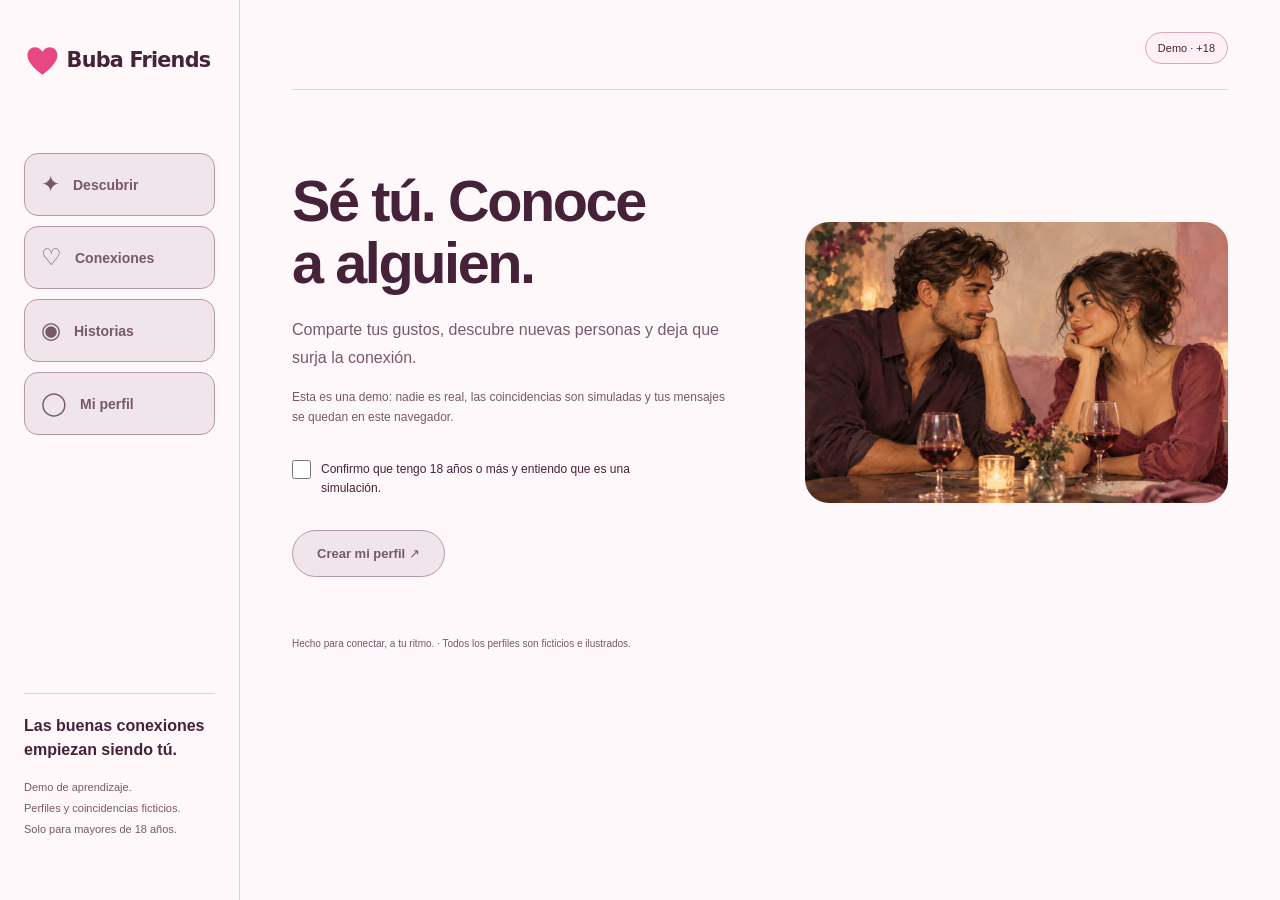
==== docs/index.html @ ac5d4753 "Agrupar destacadas en colecciones con migración y referencias compartidas" ====
<!doctype html>
<html lang="es"><head><meta charset="UTF-8"><meta name="viewport" content="width=device-width,initial-scale=1,viewport-fit=cover"><meta name="theme-color" content="#FFF8FB"><link rel="icon" type="image/svg+xml" href="codificacion/assets/logo-heart.svg"><link rel="icon" type="image/png" sizes="32x32" href="codificacion/assets/favicon-32.png"><link rel="apple-touch-icon" sizes="180x180" href="codificacion/assets/apple-touch-icon.png"><link rel="manifest" href="./manifest.webmanifest"><meta name="apple-mobile-web-app-capable" content="yes"><meta name="apple-mobile-web-app-status-bar-style" content="default"><meta name="apple-mobile-web-app-title" content="Buba Friends"><meta name="description" content="Demo de Buba Friends: perfiles ilustrados, coincidencias simuladas y conversaciones locales."><title>Buba Friends · Conecta a tu ritmo</title><link rel="stylesheet" href="codificacion/styles.css?v=20261030-1"><script src="codificacion/stories.js?v=20261030-1" defer></script><script src="codificacion/profile-photo.js?v=20261029-4" defer></script><script src="codificacion/app.js?v=20261029-8" defer></script><script src="codificacion/collections-ui.js?v=20261030-1" defer></script><script src="codificacion/stories-ui.js?v=20261030-1" defer></script></head><body><div id="app"></div><noscript>Activa JavaScript para probar Buba Friends.</noscript></body></html>
---- docs/codificacion/styles.css ----
:root{--background:#FFF8FB;--ink:#452238;color-scheme:light;font-family:Inter,ui-sans-serif,-apple-system,BlinkMacSystemFont,"Segoe UI",sans-serif;color:var(--ink);background:var(--background);font-synthesis:none;--accent:#E74783;--muted:#76596B;--line:#E5CFD9;--panel:#FFFFFF}*{box-sizing:border-box}body{margin:0}button,input,textarea{font:inherit}button{cursor:pointer;color:inherit;border:0}button:disabled{opacity:1;cursor:not-allowed;background:#F0E5EA;color:#76596B;border:1px solid #B996A7}button:focus-visible,input:focus-visible,textarea:focus-visible{outline:2px solid var(--accent);outline-offset:5px}button{transition:background .18s,transform .18s}button:enabled:hover{filter:none}button:active{transform:translateY(1px)}.layout{max-width:1540px;margin:auto;min-height:100dvh;display:grid;grid-template-columns:240px minmax(0,1fr)}.sidebar{padding:40px 24px;border-right:1px solid var(--line);display:flex;flex-direction:column;gap:65px}.brand{font-size:23px;font-weight:800;letter-spacing:-1px;white-space:nowrap}.brand-mark{display:inline-block;width:24px;height:25px;background:var(--accent);border-radius:13px 13px 5px 13px;transform:rotate(-30deg);margin-right:10px;vertical-align:middle;position:relative}.brand-mark:after{content:"";position:absolute;width:9px;height:9px;background:var(--background);border-radius:50%;top:7px;left:8px}.brand small{display:block;font-size:9px;letter-spacing:3px;margin:15px 0 0 35px;color:var(--muted)}.nav{display:grid;gap:10px}.nav button{display:flex;align-items:center;text-align:left;padding:17px 16px;background:transparent;color:var(--muted);border-radius:14px;font-size:14px;font-weight:600}.nav button.active{background:#FBE1EB;color:var(--accent)}.nav b{font-size:23px;margin-right:13px}.aside-note{margin-top:auto;padding:20px 0;border-top:1px solid var(--line);font-size:11px;color:var(--muted);line-height:1.9}.aside-note strong{display:block;color:var(--ink);font-size:16px;margin-bottom:15px;line-height:1.5}.main{padding:32px 5%}.topbar{display:flex;justify-content:space-between;align-items:center;gap:12px;border-bottom:1px solid var(--line);padding-bottom:25px}.eyebrow{font-size:10px;font-weight:700;letter-spacing:2px;text-transform:uppercase;color:var(--accent)}.topbar>.eyebrow{color:var(--muted)}.pill{border:1px solid #DDA7BE;color:var(--ink);background:#FFF0F5;padding:9px 12px;border-radius:24px;font-size:11px;white-space:nowrap}.intro{margin:32px 0 25px}.intro h1{font-size:clamp(30px,3.3vw,46px);line-height:1.1;letter-spacing:-1.8px;font-weight:750;margin:0 0 12px}.intro p,.muted{color:var(--muted);font-size:14px;line-height:1.6}.intro p{margin:0}.discover-grid{display:grid;grid-template-columns:minmax(260px,400px) minmax(170px,1fr);gap:55px;align-items:center;max-width:900px}.card{position:relative;border-radius:25px;overflow:hidden;background:#FFFFFF;box-shadow:0 20px 65px #45223814;border:1px solid #E5CFD9}.portrait{width:100%;display:block;aspect-ratio:4/4.8;object-fit:cover}.card-info{position:absolute;bottom:0;left:0;right:0;padding:80px 25px 24px;background:linear-gradient(transparent,#452238f5 26%);color:white}.card-info h2{font-size:35px;letter-spacing:-1px;margin:0 0 6px}.card-info p{font-size:12px;margin:0 0 15px;color:#FFFCF9}.tags{display:flex;gap:7px;flex-wrap:wrap}.tag{font-size:11px;padding:7px 11px;border-radius:20px;background:#FFF0F5;border:1px solid #E5CFD9}.card-info button{background:transparent;color:white;font-size:12px;margin-top:18px;padding:6px 0;text-decoration:underline;text-underline-offset:4px}.actions{display:flex;justify-content:center;align-items:center;gap:26px;margin:20px 0 12px}.round{height:58px;width:58px;border:1px solid #A47C90;border-radius:50%;background:var(--panel);color:var(--ink);font-size:32px}.round.like{background:var(--accent);color:#FFFCF9;width:70px;height:70px;border:0;box-shadow:0 8px 35px #E7478326}.caption{text-align:center;font-size:11px;color:var(--muted)}.side-copy{padding:8px}.flower{font-size:65px;color:var(--accent);line-height:1}.side-copy h2{font-size:34px;line-height:1.12;letter-spacing:-1.3px;font-weight:700}.side-copy p{font-size:14px;color:var(--muted);line-height:1.8;max-width:270px}.mini-note{margin-top:36px;border-top:1px solid var(--line);padding-top:24px}.btn{background:var(--accent);color:#FFFCF9;padding:15px 24px;min-height:46px;border-radius:30px;font-weight:750;font-size:13px}.btn.light{background:#FBE1EB;color:var(--ink);border:1px solid #DDA7BE}.welcome{max-width:1050px;margin:58px auto;display:grid;grid-template-columns:1.1fr 1fr;gap:48px;align-items:center}.welcome h1{font-size:clamp(48px,5.2vw,78px);line-height:1.02;font-weight:800;letter-spacing:-4px;margin:22px 0}.welcome p{font-size:16px;line-height:1.7;color:var(--muted);max-width:410px}.welcome p.muted{font-size:12px}.welcome-art{position:relative;border:1px solid #E5CFD9;border-radius:160px 160px 26px 26px;overflow:hidden;transform:rotate(3deg);box-shadow:18px 25px 0 #E7478312}.welcome-art .portrait{aspect-ratio:4/5.5}.art-label{position:absolute;top:35px;left:0;right:0;text-align:center;font-size:10px;letter-spacing:3px;color:#452238;z-index:1}.art-caption{color:#FFFCF9;position:absolute;bottom:0;padding:45px 24px 25px;background:linear-gradient(transparent,#452238f5 30%);width:100%}.art-caption strong{display:block;font-size:30px;letter-spacing:-1px}.art-caption span{font-size:12px}.check{display:flex;gap:10px;align-items:start;font-size:12px;line-height:1.6;margin:24px 0;max-width:400px}.check input{width:19px;height:19px;flex-shrink:0;margin:0;accent-color:var(--accent)}.list{display:grid;gap:13px;max-width:780px}.match-row{display:flex;width:100%;align-items:center;text-align:left;background:var(--panel);border:1px solid var(--line);border-radius:19px;padding:16px;gap:15px;min-width:0}.avatar{width:60px;height:60px;border-radius:50%;object-fit:cover;flex-shrink:0}.match-row>div{min-width:0}.match-row strong{display:block;margin-bottom:7px}.match-row small{display:block;color:var(--muted);overflow:hidden;text-overflow:ellipsis;white-space:nowrap}.arrow{margin-left:auto;color:var(--accent)}.empty{padding:50px 24px;text-align:center;background:var(--panel);border:1px dashed #A47C90;border-radius:24px;max-width:780px}.empty h2{font-size:28px;letter-spacing:-1px}.empty p{color:var(--muted);font-size:14px;line-height:1.7}.chat{max-width:780px;background:var(--panel);border:1px solid var(--line);border-radius:24px;overflow:hidden}.chat-head{padding:18px;display:flex;align-items:center;gap:13px;border-bottom:1px solid var(--line)}.chat-head button{background:transparent;font-size:30px;min-width:30px;min-height:44px}.chat-head .muted{font-size:11px}.messages{min-height:260px;max-height:390px;overflow:auto;padding:22px;display:flex;flex-direction:column;gap:12px}.bubble{max-width:85%;padding:13px 17px;background:#F8E7EE;border-radius:17px 17px 17px 3px;font-size:14px;line-height:1.6;align-self:start;overflow-wrap:anywhere}.bubble.mine{background:var(--accent);color:#FFFCF9;align-self:end;border-radius:17px 17px 3px 17px}.bubble small{display:block;font-size:10px;margin-bottom:4px}.send{padding:15px;display:flex;gap:10px;border-top:1px solid var(--line)}.send input{flex:1;min-width:0;padding:12px;border:1px solid #A47C90;border-radius:25px;background:#FFFFFF;color:inherit}.form{max-width:680px;background:var(--panel);padding:30px;border:1px solid var(--line);border-radius:24px}.form label{display:block;font-size:12px;font-weight:600;margin-bottom:20px}.form input,.form textarea{display:block;width:100%;margin-top:9px;border:1px solid #A47C90;background:#FFFFFF;padding:13px;border-radius:11px;color:inherit;font-size:16px}.form textarea{resize:vertical;min-height:110px;line-height:1.6}.danger{background:transparent;color:#A82250;text-decoration:underline;text-underline-offset:4px;font-size:12px;margin-top:22px;padding:12px 0}dialog{border:1px solid #A47C90;border-radius:26px;padding:30px;background:#FFFFFF;color:var(--ink);max-width:440px;width:calc(100% - 32px);max-height:90dvh;overflow:auto;box-shadow:0 30px 100px #45223833}dialog::backdrop{background:#45223880;backdrop-filter:blur(8px)}dialog h2{font-size:34px;letter-spacing:-1px;margin:15px 0}dialog p{font-size:14px;line-height:1.7;color:var(--muted)}dialog .btn{margin:6px 4px 4px 0}.detail-portrait{width:100%;height:225px;object-fit:cover;object-position:center 35%;border-radius:15px;margin-bottom:22px}.match-art{position:relative;width:115px;margin:0 auto 30px}.match-art img{width:115px;height:115px;object-fit:cover;border-radius:50%;border:3px solid var(--accent)}.match-art span{position:absolute;bottom:-10px;right:-5px;border-radius:50%;background:var(--accent);color:#FFFCF9;padding:10px;font-size:22px}.toast{position:fixed;bottom:25px;left:50%;transform:translateX(-50%);background:#452238;color:#FFFCF9;border-radius:18px;padding:15px 22px;font-size:13px;z-index:6;width:max-content;max-width:calc(100% - 32px);box-shadow:0 8px 30px #4522381f}.footer{font-size:10px;color:var(--muted);margin-top:32px;line-height:1.8}
@media(min-width:1300px){.main{padding-left:7%;padding-right:7%}}@media(max-width:1000px){.layout{grid-template-columns:200px minmax(0,1fr)}.sidebar{padding:32px 18px}.brand{font-size:19px}.main{padding:28px}.discover-grid{gap:25px}.side-copy h2{font-size:28px}.welcome{gap:25px}.welcome h1{font-size:53px;letter-spacing:-2.5px}}@media(max-width:800px){.discover-grid{grid-template-columns:1fr;max-width:400px;margin:auto}.side-copy{display:none}.welcome{grid-template-columns:1fr}.welcome-art{max-width:280px;grid-row:1;margin:auto}.welcome-art .portrait{aspect-ratio:4/3.7}.welcome-art .art-label{display:none}.welcome h1{font-size:52px}.welcome{margin:30px 0}.intro h1{font-size:34px}}@media(max-width:600px){.layout{display:block}.sidebar{padding:20px;border-right:0;border-bottom:1px solid var(--line);display:block}.brand{font-size:24px}.brand small,.aside-note{display:none}.nav{position:fixed;bottom:0;left:0;right:0;display:flex;justify-content:space-around;gap:4px;background:#FFFFFFf5;backdrop-filter:blur(15px);border-top:1px solid var(--line);padding:8px 8px max(10px,env(safe-area-inset-bottom));z-index:3}.nav button{display:block;text-align:center;padding:10px 12px;border-radius:14px;font-size:11px;min-width:92px}.nav b{display:block;margin:0 0 4px;font-size:21px}.main{padding:20px 20px 115px}.topbar{padding-bottom:17px}.eyebrow{font-size:9px;letter-spacing:1.5px}.topbar>.eyebrow{max-width:130px;line-height:1.6}.pill{font-size:10px;padding:8px 10px}.intro{margin:25px 0 22px}.intro h1{font-size:33px;letter-spacing:-1.5px;max-width:330px}.intro p{font-size:12px}.card .portrait{aspect-ratio:4/4.65}.card-info{padding:75px 22px 22px}.card-info h2{font-size:32px}.actions{margin-top:18px}.welcome{gap:30px;margin:28px 0}.welcome-art{width:215px;transform:rotate(3deg)}.welcome-art .portrait{aspect-ratio:4/4}.art-caption{padding:35px 18px 16px}.art-caption strong{font-size:23px}.art-caption span{font-size:10px}.welcome h1{font-size:51px;margin:14px 0 18px;letter-spacing:-2.8px}.welcome p{font-size:14px}.welcome .btn{width:100%}.form{padding:22px}.chat .btn{padding:12px 15px}.messages{padding:16px}.send{padding:12px;gap:8px}.toast{bottom:100px}.footer{font-size:10px}.match-row{padding:13px;gap:12px}dialog{padding:24px}}
@media(prefers-reduced-motion:no-preference){.card{animation:appear .25s ease}@keyframes appear{from{opacity:.4;transform:translateY(8px)}to{opacity:1;transform:none}}}
/* Personalización local */
select{font:inherit;color:inherit;max-width:100%;color-scheme:light}select:focus-visible{outline:2px solid var(--accent);outline-offset:5px}.main,.discover-grid>div,.profile-layout>*{min-width:0}.brand-mark{box-shadow:5px 3px 0 #E7478326}.filters{background:var(--panel);border:1px solid var(--line);border-radius:18px;padding:20px;margin-bottom:14px;max-width:900px}.filter-heading{display:grid;gap:6px;margin-bottom:16px}.filter-heading strong{font-size:13px}.filter-heading span{font-size:11px;color:var(--muted);line-height:1.6}.filter-fields{display:flex;gap:12px;align-items:end;flex-wrap:wrap}.filter-fields label{font-size:11px;display:grid;gap:7px;flex:1 1 85px}.filter-fields .interest-filter{flex:2 1 180px}.filter-fields input,.filter-fields select{width:100%;min-width:0;min-height:44px;border:1px solid #A47C90;border-radius:9px;background:#FFFFFF;color:var(--ink);padding:9px;font-size:14px}.filter-fields .btn{padding:12px 20px}.text-btn{background:transparent;color:#B32658;font-size:12px;text-decoration:underline;text-underline-offset:4px;min-height:44px;padding:8px}.text-btn:disabled{color:var(--muted);opacity:1;background:#F0E5EA}.discovery-status{display:flex;justify-content:space-between;align-items:center;gap:10px;font-size:11px;color:var(--muted);max-width:900px;margin-bottom:16px}.icebreaker{background:#FFF0F5;border-left:2px solid var(--accent);padding:16px;margin:20px 0;border-radius:0 12px 12px 0}.icebreaker p{margin:8px 0 0}.connection-label{color:#B32658!important;font-size:10px;margin-bottom:6px}.suggestions{border-top:1px solid var(--line);padding:18px;display:flex;flex-wrap:wrap;gap:8px}.suggestions strong{font-size:12px;flex-basis:100%}.suggestions p{font-size:11px;color:var(--muted);margin:0 0 4px;flex-basis:100%}.suggestion{border:1px solid #C99AAD;background:#FFF0F5;border-radius:13px;padding:11px 13px;font-size:12px;text-align:left;line-height:1.5;max-width:100%;overflow-wrap:anywhere;min-height:44px;color:#452238}.profile-layout{display:grid;grid-template-columns:minmax(0,1.2fr) minmax(0,1fr);gap:24px;align-items:start;max-width:1000px}.own-preview{padding:28px;border:1px solid #DDA7BE;background:var(--panel);border-radius:24px;overflow-wrap:anywhere}.own-avatar{display:grid;place-items:center;width:78px;height:78px;background:var(--accent);color:#FFFCF9;border-radius:25px 25px 8px 25px;font-size:36px;font-weight:800;margin:25px 0}.own-preview h2{font-size:28px;letter-spacing:-1px;margin:0 0 15px}.own-preview p{font-size:14px;color:var(--ink);line-height:1.8;white-space:pre-wrap}.own-preview small{display:block;margin-top:25px;color:var(--muted);font-size:10px;line-height:1.7}.own-preview .tag{overflow-wrap:anywhere;max-width:100%}.profile-layout .form{width:100%}.footer{overflow-wrap:anywhere}.welcome h1{font-size:clamp(45px,4.5vw,68px);letter-spacing:-2.8px}.welcome p{max-width:440px}
@media(max-width:1100px){.profile-layout{grid-template-columns:1fr}.own-preview{max-width:680px}}@media(max-width:600px){.filters{padding:16px}.filter-fields{gap:12px}.filter-fields label{flex-basis:calc(50% - 12px)}.filter-fields .interest-filter{flex-basis:100%}.filter-fields .btn,.filter-fields .text-btn{flex:1}.discovery-status{align-items:start}.discovery-status>span{padding-top:10px;line-height:1.6;max-width:150px}.discovery-status button{text-align:right;max-width:170px}.welcome h1{font-size:46px;letter-spacing:-2.5px}.own-preview{padding:22px}.suggestions{padding:16px}.suggestion{width:100%}.filter-fields input,.filter-fields select,.send input{font-size:16px}.welcome-art{box-shadow:12px 15px 0 #E7478312}}
.intro p,.welcome p,.card-info,.chat-head>div,.aside-note,.own-preview h2{overflow-wrap:anywhere}.bubble{min-width:0}.suggestion:focus-visible{outline:2px solid var(--accent);outline-offset:3px}

/* Superficies claras y contraste de los estados interactivos. */
.card-info .tag{background:#452238;color:#FFFCF9;border-color:#A47C90}
.card-info button:focus-visible{outline-color:#FFFCF9;box-shadow:0 0 0 5px #452238}
.art-label{background:#FFFFFFe8;border-radius:20px;padding:7px 10px;left:18px;right:18px}
.nav button.active{box-shadow:inset 3px 0 0 var(--accent);font-weight:750}
.btn:disabled,.nav button:disabled{background:#F0E5EA;color:#76596B;border:1px solid #B996A7;opacity:1}
input::placeholder,textarea::placeholder{color:#76596B;opacity:1}
input,textarea,select{accent-color:var(--accent)}
input:user-invalid,textarea:user-invalid,select:user-invalid{border-color:#A82250;box-shadow:0 0 0 1px #A82250}
button:focus-visible,input:focus-visible,textarea:focus-visible,select:focus-visible{outline:3px solid #452238;outline-offset:3px}
.suggestion:focus-visible{outline:3px solid #452238;outline-offset:3px}
.bubble{border:1px solid #E5CFD9;color:var(--ink)}
.bubble.mine{border-color:var(--accent);color:#FFFCF9}
.tag{color:var(--ink)}
@media(max-width:600px){.nav button.active{box-shadow:inset 0 -3px 0 var(--accent)}}

/* El frambuesa se reserva para superficies; el texto pequeño usa un tono más oscuro. */
.eyebrow,.nav button.active,.arrow{color:#B32658}
.topbar>.eyebrow{color:var(--muted)}
.btn:enabled:hover,.round.like:enabled:hover{background:#BD285D}
.btn.light:enabled:hover{background:#F3D4E1}

/* Descubrimiento: una tarjeta central y decisiones separadas de la información. */
.discover-grid{grid-template-columns:minmax(0,440px);max-width:440px;margin-inline:auto;gap:0}
.discover-grid .side-copy{display:none}
.actions{gap:24px;margin-top:24px}
.round.info{font-size:27px;width:54px;height:54px}
.btn,.round.like,.match-art span,.own-avatar{color:#29111F}
.btn.light{color:var(--ink)}
.btn:enabled:hover,.round.like:enabled:hover{background:#BD285D;color:#FFFFFF}
.btn.light:enabled:hover{color:var(--ink)}
.bubble.mine{background:#B32658;border-color:#B32658;color:#FFFFFF}
.preference-panel{max-width:680px;margin:44px auto;padding:32px;border:1px solid var(--line);background:var(--panel);border-radius:24px}
.preference-panel h1{font-size:38px;line-height:1.12;letter-spacing:-1.5px;margin:16px 0}
.preference-panel p{color:var(--muted);font-size:14px;line-height:1.7}
.preference-panel fieldset{border:0;padding:0;margin:25px 0 15px;min-width:0}
.preference-panel legend{font-size:12px;font-weight:650;margin-bottom:12px}
.preference-options{display:grid;grid-template-columns:repeat(3,minmax(0,1fr));gap:12px}
.preference-options label{position:relative;display:flex;align-items:center;flex-direction:column;gap:12px;padding:20px 12px;border:1px solid #A47C90;border-radius:16px;cursor:pointer;background:#FFFFFF}
.preference-options label:has(input:checked){border:2px solid #B32658;padding:19px 11px;background:#FFF0F5}
.preference-options label:has(input:focus-visible){outline:3px solid var(--ink);outline-offset:4px}
.preference-options input{width:18px;height:18px;accent-color:#B32658}
.gender-symbol{font-size:29px;color:#B32658;line-height:1;white-space:nowrap}
.preference-options strong{font-size:14px}
.preference-summary{display:flex;justify-content:space-between;align-items:center;gap:10px;border-bottom:1px solid var(--line);padding-bottom:12px;margin-bottom:16px;font-size:13px}
.form-error{color:#982144!important;font-size:12px;line-height:1.6;margin:12px 0 0}
.form-error:empty{display:none}
.form .form-error{margin-bottom:16px}
@media(max-width:600px){.preference-panel{padding:22px;margin:25px 0}.preference-panel h1{font-size:31px}.preference-options{gap:8px}.preference-options label{padding:18px 7px}.preference-options label:has(input:checked){padding:17px 6px}.preference-options strong{font-size:12px}.gender-symbol{font-size:26px}.preference-panel .btn{width:100%}.discover-grid{max-width:440px}.actions{gap:22px}}

/* Elección visible con la misma paleta y disposición de tarjetas. */
.discovery-preference{max-width:900px;margin:0 0 20px}
.discovery-preference h2{font-size:18px;letter-spacing:-.4px;margin:0 0 12px}
.preference-buttons{display:flex;flex-wrap:wrap;gap:10px}
.preference-button{border:1px solid #A47C90;border-radius:24px;padding:12px 18px;background:var(--panel);font-size:14px;color:var(--ink);min-height:46px}
.preference-button.selected{background:var(--accent);color:#29111F;border:2px solid #452238;padding:11px 17px;font-weight:750;box-shadow:0 3px 10px #45223814}
.discovery-preference p,.choose-prompt{font-size:12px;line-height:1.7;color:var(--muted)}
@media(max-width:600px){.preference-buttons{gap:7px}.preference-button{flex:1;padding:12px 8px;font-size:12px;white-space:nowrap}.preference-button.selected{padding:11px 7px}}

/* Retratos de muestra: texto en una superficie propia para no cubrir el rostro. */
.card:has(.painted-portrait){background:var(--panel)}
.card:has(.painted-portrait)>.portrait{aspect-ratio:4/4.2;object-position:center 12%}
.card:has(.painted-portrait) .card-info{position:static;padding:20px 24px 24px;background:#452238;color:#FFFFFF}
.card-info .occupation{font-size:15px;font-weight:700;margin:0 0 8px;color:#FFFFFF}
.card-info .personality{font-size:12px;line-height:1.6;margin:0 0 16px;color:#FBE1EB}
.card-info .profile-meta{font-size:11px;color:#FBE1EB}
.detail-section{margin:22px 0}
.detail-section h3,.icebreaker h3{font-size:12px;text-transform:uppercase;letter-spacing:1px;margin:0 0 8px;color:#B32658}
.detail-section p{margin:0}
.detail-occupation{font-weight:700;color:var(--ink)}
.detail-portrait.painted-portrait{height:auto;aspect-ratio:4/4;object-position:center 12%}
.avatar{object-position:center 25%}
.match-art img{object-position:center 25%}
@media(max-width:600px){.card:has(.painted-portrait) .card-info{padding:18px 20px 22px}.card:has(.painted-portrait)>.portrait{aspect-ratio:4/4.2}}

.welcome-art .portrait{object-position:center 12%}
/* Bloque de identidad e interacción */
.brand img{width:190px;max-width:100%;height:42px}.header-logo{width:170px;height:38px}.welcome-logo{width:245px;max-width:100%;height:auto}.topbar{gap:12px;align-items:center}.topbar .pill{margin-left:auto}.topbar .btn{padding:11px 18px}.discovery-summary{max-width:440px;margin:12px auto 18px;display:grid;gap:7px;font-size:14px}.discovery-summary small{color:var(--muted);font-size:11px}.card{position:relative;touch-action:pan-y;transition:transform .2s ease;animation:none!important;overflow:visible}.card>.portrait{border-radius:24px 24px 0 0}.card:has(.painted-portrait)>.portrait{aspect-ratio:4/3.7}.card:has(.painted-portrait) .card-info{padding:16px 20px 20px;border-radius:0 0 24px 24px}.card-info h2{margin:0 0 7px}.card-info .profile-meta{margin:0 0 8px}.card-info .occupation{font-size:14px}.card-info .tags{gap:6px}.card-info .tag{font-size:11px}.card-detail{position:absolute;right:14px;top:14px;z-index:1;background:#FFFFFF;color:var(--ink);border-radius:50%;width:44px;height:44px;font-size:27px;box-shadow:0 2px 12px #45223826}.swipe-hint{position:absolute;top:72px;left:20px;z-index:1;background:white;color:#98204D;border:2px solid var(--accent);border-radius:12px;padding:10px;font-weight:800;opacity:0;pointer-events:none}.dragging{transition:none}.round.undo{width:48px;height:48px;font-size:25px}.actions{align-items:center;margin-top:16px;gap:24px}.caption{line-height:1.7}.close-dialog{position:sticky;top:0;float:right;width:44px;height:44px;border-radius:50%;font-size:27px;background:#FFF0F5;z-index:2}.filters{padding:0;border:0;margin-top:24px}.filters fieldset{border:1px solid var(--line);border-radius:14px;margin:0 0 22px;padding:14px}.filters legend{font-weight:700;font-size:14px}.filter-choice{display:flex;gap:10px;align-items:center;min-height:44px;font-size:15px}.filter-choice input{width:19px;height:19px}.panel-actions{display:flex;align-items:center;gap:16px;margin-top:20px}dialog{max-height:calc(100dvh - 32px);overscroll-behavior:contain}.match-strip{display:flex;gap:18px;overflow:auto;padding:4px 4px 18px}.match-strip button{background:transparent;display:grid;justify-items:center;gap:8px;min-width:76px}.match-strip img{width:68px;height:68px;border:2px solid var(--accent)}.section-title{font-size:17px;margin:24px 0 16px}.own-preview{max-width:540px;margin-bottom:18px}.profile-layout{margin-top:20px;grid-template-columns:minmax(0,540px)}[hidden]{display:none!important}.profile-layout .form{max-width:540px}.main{overflow-x:clip}
@media(min-width:601px){.header-logo{display:none}}
@media(max-width:600px){.sidebar{padding:0;border:0}.sidebar .brand{display:none}.main{padding:14px 16px calc(120px + env(safe-area-inset-bottom))}.topbar{padding-bottom:12px}.header-logo{width:154px;height:34px}.topbar .pill{display:none}.topbar .btn{margin-left:auto}.discovery-summary{margin-top:6px;font-size:13px}.card:has(.painted-portrait)>.portrait{aspect-ratio:4/3.6}.card-info h2{font-size:28px}.footer{margin-top:24px}.nav{padding-bottom:calc(10px + env(safe-area-inset-bottom))}.toast{bottom:calc(105px + env(safe-area-inset-bottom))}.detail-portrait.painted-portrait{aspect-ratio:4/3.5}.welcome-logo{width:220px}}
@media(prefers-reduced-motion:reduce){*,*::before,*::after{scroll-behavior:auto!important;animation:none!important;transition:none!important}}

/* Candidata de presentación: contenido desplazable y controles siempre accesibles. */
html{scroll-padding-block:20px 130px}
body.modal-open{overflow:hidden}
.skip-link{position:fixed;top:8px;left:8px;transform:translateY(-160%);z-index:20;background:var(--panel);color:var(--ink);padding:12px;border:2px solid var(--ink);border-radius:12px}
.skip-link:focus{transform:none}
.main:focus{outline:none}
.card{touch-action:pan-y pinch-zoom}
.card:has(.painted-portrait)>.portrait{height:360px;aspect-ratio:auto;object-fit:cover;object-position:center 12%}
.card-info{position:static;background:var(--ink);border-radius:0 0 24px 24px}
.card-info .occupation{line-height:1.4}
.empty-undo{max-width:780px;text-align:center;margin-top:18px}
.empty-undo p{font-size:12px;line-height:1.6;color:var(--muted)}
.dialog-close{position:sticky;top:0;display:block;margin:0 0 12px auto;width:44px;height:44px;min-height:44px;border-radius:50%;background:#FFF0F5;color:var(--ink);font-size:28px;z-index:2;box-shadow:0 0 0 4px white}
dialog{padding-top:16px;scroll-padding-block:72px 24px;max-height:calc(100svh - 32px)}
dialog h2{overflow-wrap:anywhere;padding-right:4px}
.filters fieldset{min-width:0}
.panel-actions{flex-wrap:wrap}
.match-strip{max-width:100%;scroll-padding:8px}
.match-strip button{flex-shrink:0}
.match-row>div{flex:1}
.match-row .arrow{flex-shrink:0}
.send,.form input,.form textarea{scroll-margin-block:40px 140px}
.send input{font-size:16px}
.send .btn{flex-shrink:0}
.messages{overscroll-behavior:contain}
.bubble{white-space:pre-wrap}
.check{padding-block:8px;min-height:44px}
@media(max-width:600px){
 .main{padding-left:max(16px,env(safe-area-inset-left));padding-right:max(16px,env(safe-area-inset-right))}
 .nav{padding-left:max(8px,env(safe-area-inset-left));padding-right:max(8px,env(safe-area-inset-right))}
 .nav button{flex:1;min-width:0;padding:9px 5px;overflow-wrap:anywhere}
 .nav b{line-height:1.1}
 .card:has(.painted-portrait)>.portrait{height:clamp(230px,36svh,320px)}
 .card-info .tags{gap:5px}
 .card-info .tag{padding:6px 9px}
 .caption{max-width:330px;margin-inline:auto}
 .actions .round{flex-shrink:0}
 .discovery-summary{line-height:1.5;margin-bottom:12px}
 .empty{padding:28px 18px}
 .empty h2{font-size:25px}
 .chat-head{padding:14px;gap:10px}
 .chat-head>div{min-width:0}
 .messages{min-height:160px;max-height:min(390px,48svh)}
 .suggestions{padding:14px}
 .send{padding:12px 10px}
 .send input{padding:12px 10px}
 .intro{margin:22px 0 18px}
 .intro h1{font-size:31px;line-height:1.15}
 dialog{padding:14px 20px 24px;width:calc(100% - 24px);max-height:calc(100svh - 24px)}
 .detail-portrait.painted-portrait{max-height:320px;object-fit:cover}
 .filter-fields label{flex-basis:calc(50% - 6px)}
}
@media(max-width:380px){.header-logo{width:145px}.card-info h2{font-size:27px}.actions{gap:22px}.send{gap:7px}.chat .send .btn{padding-inline:12px}}

/* Bienvenida: escena original completa, sin apariencia de tarjeta de perfil. */
.welcome>div{min-width:0}
.welcome h1{font-size:clamp(42px,4.5vw,64px);line-height:1.08;letter-spacing:-2.4px;text-wrap:balance}
.welcome-illustration{margin:0;min-width:0;width:100%;align-self:center}
.welcome-illustration img{display:block;width:100%;height:auto;border-radius:24px;cursor:default}
@media(max-width:800px){
 .welcome{gap:24px;margin:26px auto;max-width:540px}
 .welcome-illustration{grid-row:1}
 .welcome h1{font-size:clamp(38px,7vw,48px);letter-spacing:-1.8px;margin:0 0 16px}
 .welcome p{max-width:none}
}
@media(max-width:600px){
 .welcome{gap:22px;margin:22px auto}
 .welcome h1{font-size:40px;letter-spacing:-1.7px}
 .welcome p{font-size:14px;line-height:1.65}
 .welcome .check{margin:18px 0}
 .welcome-illustration img{border-radius:20px}
}

/* Historias locales; los aros solo indican visualización de historias. */
.sr-only{position:absolute;width:1px;height:1px;padding:0;margin:-1px;overflow:hidden;clip:rect(0,0,0,0);white-space:nowrap;border:0}
.stories-section,.featured-section{max-width:780px;margin:20px 0 26px;min-width:0}
.stories-note,.stories-empty{font-size:12px;color:var(--muted);line-height:1.6;margin:8px 0 14px;overflow-wrap:anywhere}
.story-strip{display:flex;gap:18px;align-items:flex-start;overflow-x:auto;max-width:100%;padding:8px 5px 18px;scroll-padding:8px;overscroll-behavior-x:contain}
.story-item{display:flex;flex-direction:column;align-items:center;gap:7px;min-width:82px;width:82px;flex-shrink:0;background:transparent;padding:0;font-size:12px;line-height:1.4;text-align:center}
.story-item small{font-size:10px;color:var(--muted)}
.story-circle{display:grid;place-items:center;width:74px;height:74px;border-radius:50%;padding:4px;border:3px solid var(--accent);background:var(--panel)}
.story-circle img{width:100%;height:100%;object-fit:cover;border-radius:50%}
.story-item.seen .story-circle{border:2px dashed #A47C90;padding:5px}
.story-plus{font-size:34px;font-weight:500;color:#B32658;border-style:dashed}
.story-own{position:relative;flex-shrink:0}
.story-add{position:absolute;right:-5px;top:43px;width:32px;height:32px;border-radius:50%;background:var(--accent);border:2px solid white;font-size:24px;color:#29111F;line-height:1}
.story-own:has(.story-add){padding-right:10px}
.story-add:before{content:"";position:absolute;inset:-6px}
.story-strip>.stories-empty{min-width:155px;max-width:280px}
.story-item:disabled{border:0;background:transparent;opacity:.7}
.story-field{display:grid;gap:9px;font-size:14px;margin:18px 0 12px;font-weight:600}
.story-field input,.story-field textarea{font:inherit;font-size:16px;padding:12px;border:1px solid #A47C90;border-radius:12px;width:100%;min-width:0;background:white;color:var(--ink)}
.story-field input[type=file]{font-size:13px;white-space:normal;overflow-wrap:anywhere}
.story-field textarea{resize:vertical;min-height:85px}
.story-preview{display:block;width:100%;max-height:300px;object-fit:contain;background:var(--background);border-radius:15px}
.story-viewer,.story-composer{max-width:540px}
.story-viewer h2{font-size:26px;margin:4px 0 8px}
.story-time{font-size:12px!important;margin:0 0 12px}
.story-image{display:block;width:100%;max-height:min(48svh,480px);object-fit:contain;border-radius:16px;background:var(--background)}
.story-caption{white-space:pre-wrap;overflow-wrap:anywhere;color:var(--ink)}
.story-controls{display:flex;justify-content:space-between;flex-wrap:wrap;gap:10px;margin-top:12px}
.story-controls .btn{padding:11px 16px}
.story-reply{border-top:1px solid var(--line);margin-top:18px;padding-top:4px}
.story-reply .btn{width:100%}
.story-reference{border-left:3px solid var(--accent);background:#FFF8FB;color:var(--ink);padding:10px 12px;margin-bottom:10px;border-radius:0 10px 10px 0;font-size:12px;line-height:1.5;white-space:normal}
.story-reference strong,.story-reference span{display:block}
.story-reference span{font-style:italic;margin-top:5px;overflow-wrap:anywhere}
@media(max-width:600px){.story-strip{gap:12px}.story-circle{width:70px;height:70px}.story-viewer,.story-composer{width:calc(100% - 20px)}.story-field{scroll-margin-block:80px 140px}.story-image{max-height:43svh}.story-viewer .panel-actions{gap:8px}.story-viewer .panel-actions .btn{padding-inline:16px}}

/* Profile creation, optional music and four navigation destinations. */
.music-row{display:grid;gap:12px;border:1px solid var(--line);border-radius:14px;padding:16px;margin:14px 0}.music-editor{margin:24px 0}.music-preview li{overflow-wrap:anywhere;margin:10px 0}.form select{width:100%;padding:13px;border:1px solid #A47C90;border-radius:9px;background:white;min-height:46px}.music-editor .btn{max-width:100%;white-space:normal}
@media(max-width:600px){.nav button{flex:1;min-width:0;padding:9px 3px;font-size:11px}.nav{gap:2px}.music-row{padding:12px}.form input,.form textarea,.form select{font-size:16px;min-width:0;max-width:100%}}

/* Text-only catalog picker; native dialog traps focus and supports Escape. */
.music-dialog{position:fixed;top:12px;bottom:auto;margin:0 auto;max-height:85dvh;overflow:auto;scroll-padding:60px 0 24px}.music-dialog .dialog-close{position:sticky;top:0;z-index:2;background:#fff8fb}.music-search input{font-size:16px;width:100%;min-width:0}.music-search label{display:block;margin:12px 0}.music-search details{margin:20px 0}.music-search summary{cursor:pointer;padding:12px 0}.music-search ul{list-style:none;padding:0;margin:12px 0}.music-result{display:block;width:100%;text-align:left;white-space:normal;overflow-wrap:anywhere;border:1px solid #e9cddc;background:#fff;border-radius:12px;padding:14px;margin:8px 0;color:#49233e;font:inherit;min-height:44px}.music-search button:focus-visible,.music-search input:focus-visible,.music-search summary:focus-visible{outline:3px solid #a61e64;outline-offset:3px}.music-row small{overflow-wrap:anywhere}
/* Optional profile photo and touch/keyboard crop controls. */
.profile-photo-avatar{display:inline-flex;width:104px;height:104px;flex:none;overflow:hidden;border-radius:50%;background:#f5e7ee;vertical-align:middle;border:1px solid #d7b8c9}.profile-photo-avatar>img{width:100%;height:100%;object-fit:cover;display:block}.profile-photo-avatar>svg{width:100%;height:100%;fill:#9b7c8e;padding:10px}.photo-actions{display:flex;gap:12px;flex-wrap:wrap;align-items:center;margin-top:14px}.photo-actions button{min-height:44px}.profile-photo-section{margin:20px 0}.story-circle .profile-photo-avatar{width:100%;height:100%;border:0}.story-circle{position:relative}.story-circle.story-plus{display:block}.photo-story-plus{position:absolute;right:0;bottom:0;border-radius:50%;background:#e74783;color:white;width:24px;height:24px;font-size:20px;line-height:24px}.photo-dialog{position:fixed;top:12px;bottom:auto;margin:0 auto;max-height:85dvh;overflow:auto;scroll-padding:60px 0 20px}.photo-dialog .dialog-close{position:sticky;top:0;background:#fff8fb;z-index:2}.photo-dialog label{display:block;margin:12px 0}.photo-dialog input{display:block;width:100%;min-width:0;max-width:100%;font-size:16px;margin-top:8px}.photo-dialog input[type=range]{min-height:44px;accent-color:#b6286a}.photo-dialog button:focus-visible,.photo-dialog input:focus-visible{outline:3px solid #a61e64;outline-offset:3px}#photo-canvas{display:block;width:min(100%,280px);height:auto;aspect-ratio:1;border-radius:50%;margin:12px auto;background:#fff8fb}.photo-dialog .panel-actions{display:flex;flex-wrap:wrap;gap:10px}.photo-dialog .panel-actions button{min-height:44px}.photo-file{overflow-wrap:anywhere}
.own-preview>.profile-photo-avatar{display:flex;margin:16px 0}
.music-diagnostic{border-top:1px solid #e5cfd9;padding-top:8px}.music-diagnostic textarea{display:block;width:100%;max-width:100%;min-height:120px;font:12px/1.5 ui-monospace,monospace;overflow-wrap:anywhere}.music-diagnostic button{min-height:44px}
/* Stories: one circular avatar per author; full-screen manual viewer. */
.story-item.seen .story-circle{border:2px solid #c7b8c1;padding:5px}.story-item.no-story .story-circle{border:2px solid #d7c3ce}.story-circle>svg{width:100%;height:100%;fill:#9b7c8e;padding:8px}.story-own{padding-right:8px}.story-add{width:28px;height:28px;top:48px;right:0;color:white;font-size:23px}.story-add:before{inset:-8px}.story-item>span:not(.story-circle):not(.sr-only){max-width:86px;overflow-wrap:anywhere}.story-strip{scrollbar-width:thin}.story-strip .story-item:focus-visible{outline-offset:3px}
body.story-view-open .nav{display:none}
dialog.story-viewer{--story-height:min(92dvh,900px);position:fixed;inset:0;width:min(100% - 32px,460px);height:var(--story-height);max-width:none;max-height:none;margin:auto;padding:0;border:0;border-radius:20px;background:#160f17;color:#fff;overflow:hidden;box-shadow:0 20px 90px #0009;scroll-padding:0}
dialog.story-viewer::backdrop{background:#08060bf2;backdrop-filter:blur(8px)}
.story-viewer .dialog-close{position:absolute;top:calc(28px + env(safe-area-inset-top,0px));right:max(10px,env(safe-area-inset-right,0px));z-index:8;width:44px;height:44px;margin:0;background:#231d27;color:white;box-shadow:none}
#story-view-content{height:100%;min-height:0;display:grid;grid-template-rows:auto minmax(40px,1fr) auto;padding:max(10px,env(safe-area-inset-top,0px)) max(10px,env(safe-area-inset-right,0px)) max(10px,env(safe-area-inset-bottom,0px)) max(10px,env(safe-area-inset-left,0px));gap:8px}
.story-segments{display:flex;gap:4px;list-style:none;padding:0;margin:0 0 12px}.story-segments li{flex:1;min-width:0;height:4px;border-radius:4px;background:#ffffff4d}.story-segments .is-selected{background:#f575a6}
.story-author-line{display:flex;gap:10px;align-items:center;padding-right:52px;min-height:44px}.story-author-avatar{width:38px;height:38px;border-radius:50%;overflow:hidden;background:#f5e7ee;flex:none}.story-author-avatar>img,.story-author-avatar>svg,.story-author-avatar .profile-photo-avatar{display:block;width:100%;height:100%;border:0;object-fit:cover}.story-author-avatar>svg{fill:#9b7c8e;padding:5px}.story-author-line>div{min-width:0}.story-viewer h2{font-size:16px;letter-spacing:0;line-height:1.3;padding:0;margin:0 0 3px;white-space:nowrap;overflow:hidden;text-overflow:ellipsis}.story-viewer .story-time{font-size:11px!important;color:#e6d7e1;line-height:1.4;margin:0}
.story-stage{position:relative;min-height:0;overflow:hidden;background:#0e0a11;display:flex;align-items:center;justify-content:center}.story-viewer .story-image{width:100%;height:100%;max-height:none;min-height:0;object-fit:contain;border-radius:0;background:transparent}.story-tap-zone{position:absolute;top:0;bottom:0;width:30%;background:transparent;border:0;border-radius:0;padding:0;touch-action:manipulation}.story-tap-prev{left:0}.story-tap-next{right:0}.story-viewer .story-tap-zone:disabled{background:transparent;border:0;opacity:1}.story-tap-zone:active{transform:none}
.story-view-footer{min-height:0;max-height:calc(var(--story-height)*.48);overflow-y:auto;overscroll-behavior:contain;scrollbar-width:thin;padding:0 3px}.story-viewer .story-caption{font-size:13px;line-height:1.5;white-space:pre-wrap;overflow-wrap:anywhere;color:#fff;margin:2px 0 8px;max-height:6em;overflow:auto}.story-viewer .story-controls{display:flex;align-items:center;justify-content:space-between;gap:4px;margin:0 0 4px;flex-wrap:nowrap}.story-controls>span{font-size:10px;color:#d7c4d1;text-align:center}.story-viewer .story-controls button{min-height:44px;border-radius:10px;padding:8px 10px;background:#302331;color:#fff;font-size:12px}.story-viewer .story-controls button:disabled{background:#241c26;border:0;color:#968c99}.story-viewer .story-reply{border-top:1px solid #ffffff30;display:grid;grid-template-columns:minmax(0,1fr) auto;gap:6px 10px;align-items:end;margin:0;padding-top:6px}.story-viewer .story-field{font-size:12px;gap:5px;margin:0}.story-viewer .story-field input{font-size:16px;min-height:44px;background:#302331;border:1px solid #8c7188;color:white;padding:10px}.story-viewer .story-reply .btn{width:auto;margin:0;font-size:12px;padding:10px 14px;min-height:44px;max-width:125px}.story-viewer .stories-note{font-size:10px;line-height:1.4;color:#d7c4d1;margin:2px 0 4px}.story-reply .stories-note{grid-column:1/-1}.story-viewer .panel-actions{display:flex;flex-wrap:wrap;gap:5px}.story-viewer .panel-actions button{font-size:12px;min-height:44px;margin:0;padding:10px 12px}.story-viewer .danger{color:#ffb6d1}.story-viewer .form-error{color:#ffb6d1;font-size:12px;margin:4px 0}.story-viewer button:focus-visible,.story-viewer input:focus-visible{outline:3px solid #ff90bb;outline-offset:-3px}
@media(max-width:600px){dialog.story-viewer{--story-height:100dvh;inset:0;width:100%;height:var(--story-height);margin:0;border-radius:0}.story-add{top:44px}.story-viewer .story-reply-send{min-width:0}}
/* Discover decisions and profile-gallery navigation use separate gesture surfaces. */
#swipe-card,.gallery-viewport{touch-action:pan-y pinch-zoom;-webkit-user-select:none;user-select:none;-webkit-touch-callout:none}#swipe-card{transition:transform .18s ease-out}#swipe-card.dragging{transition:none;will-change:transform}#swipe-card img,.gallery-image{-webkit-user-drag:none;user-select:none}#swipe-card .swipe-hint{z-index:3;max-width:calc(100% - 40px);font-size:17px;line-height:1.3;background:#fff8fb;color:#63203f;border-color:#b72565;box-shadow:0 4px 18px #45223833}#swipe-card .card-detail{z-index:4;touch-action:manipulation}
.profile-gallery{margin:0 0 22px}.gallery-viewport{border:1px solid #dfc1d0;border-radius:18px;overflow:hidden;background:#f9eaf1;width:100%;height:320px;height:clamp(240px,48svh,420px)}.gallery-slide{height:100%;width:100%;transition:transform .18s ease-out}.gallery-viewport.dragging .gallery-slide{transition:none}.gallery-image{display:block;width:100%;height:100%;object-fit:contain;pointer-events:auto}.gallery-demo{display:flex;height:100%;flex-direction:column;align-items:center;justify-content:center;gap:14px;padding:24px;text-align:center;color:#6e3151;background:radial-gradient(circle at 20% 15%,#fff8fb 0,transparent 55%),linear-gradient(145deg,#f9e3ed,#eacddc);border:10px double #fff8fb}.gallery-demo svg{width:64px;height:64px;fill:none;stroke:currentColor;stroke-width:3;stroke-linejoin:round}.gallery-demo strong{font-size:19px;line-height:1.4}.gallery-demo>span{font-size:12px}.gallery-controls{display:flex;align-items:center;justify-content:space-between;gap:8px;margin:8px 0}.gallery-controls button{min-height:44px;padding:8px;font-size:13px}.gallery-controls>span{font-size:12px;font-weight:700;white-space:nowrap}.gallery-dots{display:flex;justify-content:center;gap:7px;list-style:none;padding:0;margin:8px 0}.gallery-dots li{width:8px;height:8px;border-radius:50%;background:#d2bac7}.gallery-dots .selected{background:#b72565;box-shadow:0 0 0 2px #f5d7e5}.profile-gallery .muted{font-size:12px;text-align:center}.gallery-viewport:focus-visible,.gallery-controls button:focus-visible{outline:3px solid #b72565;outline-offset:3px}
@media(prefers-reduced-motion:reduce){#swipe-card,.gallery-slide{transition:none!important}}
/* Mobile Discover: measured viewport, reserved navigation/actions, intrinsic overflow fallback. */
.discover-view-toggle,.discover-layout-note{display:none}.discover-type-probe{position:absolute;visibility:hidden;width:1rem;height:1rem;pointer-events:none}
@media(max-width:600px){
 body.discover-screen.discover-fit #swipe-card{touch-action:pinch-zoom}
 body.discover-zoomed #swipe-card{touch-action:auto}
 body.discover-screen .discover-view-toggle{display:block;min-height:44px;padding:6px;font-size:12px;line-height:1.3}
 body.discover-screen .topbar{gap:6px}
 body.discover-screen .header-logo{width:110px;max-width:32%;height:auto}
 body.discover-screen .topbar .btn{min-height:44px;padding:8px 12px;margin-left:0}
 body.discover-expanded .discover-layout-note{display:block;font-size:12px;line-height:1.5;color:var(--muted);margin:8px 0 12px}
 html.discover-fit,body.discover-fit{height:var(--discover-height,100dvh);overflow:hidden;overscroll-behavior-y:none}
 body.discover-fit .layout{height:var(--discover-height,100dvh);min-height:0;display:grid;grid-template-columns:minmax(0,1fr);grid-template-rows:minmax(0,1fr) auto}
 body.discover-fit .sidebar{grid-row:2;min-height:0;margin:0;padding:0;border:0}
 body.discover-fit .aside-note{display:none}
 body.discover-fit .nav{position:static;min-height:0;padding:6px max(8px,env(safe-area-inset-right)) max(8px,env(safe-area-inset-bottom)) max(8px,env(safe-area-inset-left));gap:2px;backdrop-filter:none}
 body.discover-fit .nav button{min-height:50px;padding:6px 2px;min-width:0;font-size:11px}
 body.discover-fit .nav b{font-size:20px;margin-bottom:3px}
 body.discover-fit .main{grid-row:1;min-height:0;padding:max(6px,env(safe-area-inset-top)) max(12px,env(safe-area-inset-right)) 4px max(12px,env(safe-area-inset-left));display:grid;grid-template-rows:auto auto minmax(0,1fr);gap:4px;overflow:visible}
 body.discover-fit .topbar{padding:0;border:0;min-height:44px}
 body.discover-fit .discovery-summary{margin:0;font-size:11px;line-height:1.4}
 body.discover-fit .discovery-summary small,body.discover-fit .footer,body.discover-fit .discover-extra-help{display:none}
 body.discover-fit .discover-grid{height:100%;min-height:0;width:100%;max-width:440px;align-items:stretch}
 body.discover-fit .discover-grid>div{height:100%;min-height:0;display:grid;grid-template-rows:minmax(0,1fr) auto auto;gap:6px}
 body.discover-fit #swipe-card{height:100%;min-height:0;display:grid;grid-template-rows:minmax(0,1fr) auto;box-shadow:0 6px 20px #45223814}
 body.discover-fit #swipe-card>.portrait{height:100%;min-height:160px;max-height:none;width:100%;aspect-ratio:auto;object-fit:contain;object-position:center;background:#f5e7ee}
 body.discover-fit #swipe-card .card-info{position:static;padding:7px 12px 8px;min-height:0}
 body.discover-fit #swipe-card .card-info h2{font-size:1.5rem;line-height:1.15;letter-spacing:-.5px;margin:0 0 3px}
 body.discover-fit #swipe-card .profile-meta{font-size:11px;line-height:1.3;margin:0}
 body.discover-fit #swipe-card .occupation,body.discover-fit #swipe-card .tags{display:none}
 body.discover-fit .actions{margin:0;gap:24px;min-height:70px}
 body.discover-fit .actions .round{flex-shrink:0}
 body.discover-fit .caption{font-size:11px;line-height:1.3;margin:0;text-align:center}
 body.discover-screen dialog:not(.story-viewer){position:fixed;top:calc(var(--discover-vv-top,0px) + 12px);bottom:auto;margin:0 auto;max-height:calc(var(--discover-dialog-height,100dvh) - 24px);overflow-y:auto;overscroll-behavior:contain;touch-action:pan-y pinch-zoom}
 body.discover-expanded{overflow-y:auto}
 body.discover-expanded.modal-open{overflow:hidden}
}
/* Collections reuse story circles and the immersive viewer. */
.highlight-collection{flex:none;width:90px;text-align:center}.highlight-collection .story-item{width:90px}.collection-edit{min-height:44px;padding:8px;font-size:12px}.collection-dialog{max-width:540px}.collection-dialog input,.collection-dialog select{font-size:16px}.collection-dialog fieldset{border:1px solid var(--line);border-radius:14px;padding:12px;min-width:0;margin:16px 0}.collection-dialog legend{font-size:14px;padding:0 6px}.collection-target,.collection-choice{display:flex;align-items:center;gap:10px;min-height:52px;padding:8px 0;overflow-wrap:anywhere}.collection-target input,.collection-choice input{flex:none;width:22px;height:22px;accent-color:#b72565}.collection-target img,.collection-choice img,.collection-members img{width:48px;height:48px;flex:none;object-fit:cover;border-radius:50%}.collection-choice span{min-width:0}.collection-choice small{display:block;color:var(--muted);font-size:11px;margin-top:4px}.collection-members{list-style:none;padding:0}.collection-members li{display:flex;gap:10px;align-items:center;padding:12px 0;border-bottom:1px solid var(--line)}.collection-members span{flex:1;min-width:0;overflow-wrap:anywhere;font-size:13px}.collection-members button{min-height:44px;flex:none;padding:6px}.collection-dialog .panel-actions{display:flex;flex-wrap:wrap;gap:8px}.collection-dialog .panel-actions button{min-height:44px}.collection-dialog button:focus-visible,.collection-dialog input:focus-visible,.collection-dialog select:focus-visible{outline:3px solid #b72565;outline-offset:3px}
.collection-dialog{padding-bottom:max(24px,env(safe-area-inset-bottom))}.collection-dialog select{width:100%;min-height:44px;max-width:100%;border:1px solid #a47c90;border-radius:12px;padding:10px;background:white;color:var(--ink)}
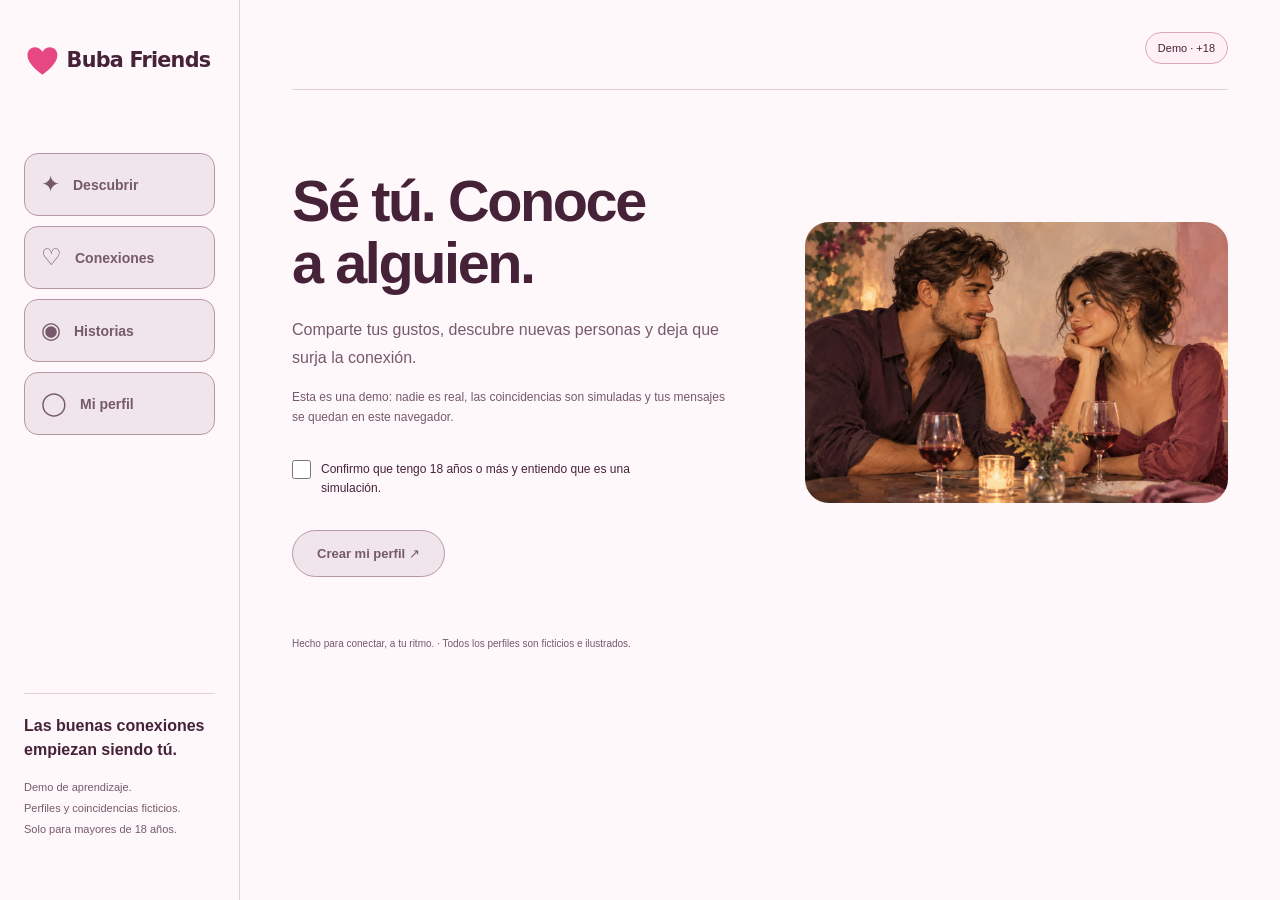
==== commit 86f2f020: "Recortar imágenes de Historias dentro del avatar circular" ====
--- a/docs/index.html
+++ b/docs/index.html
@@ -1,2 +1,2 @@
 <!doctype html>
-<html lang="es"><head><meta charset="UTF-8"><meta name="viewport" content="width=device-width,initial-scale=1,viewport-fit=cover"><meta name="theme-color" content="#FFF8FB"><link rel="icon" type="image/svg+xml" href="codificacion/assets/logo-heart.svg"><link rel="icon" type="image/png" sizes="32x32" href="codificacion/assets/favicon-32.png"><link rel="apple-touch-icon" sizes="180x180" href="codificacion/assets/apple-touch-icon.png"><link rel="manifest" href="./manifest.webmanifest"><meta name="apple-mobile-web-app-capable" content="yes"><meta name="apple-mobile-web-app-status-bar-style" content="default"><meta name="apple-mobile-web-app-title" content="Buba Friends"><meta name="description" content="Demo de Buba Friends: perfiles ilustrados, coincidencias simuladas y conversaciones locales."><title>Buba Friends · Conecta a tu ritmo</title><link rel="stylesheet" href="codificacion/styles.css?v=20261030-1"><script src="codificacion/stories.js?v=20261030-1" defer></script><script src="codificacion/profile-photo.js?v=20261029-4" defer></script><script src="codificacion/app.js?v=20261029-8" defer></script><script src="codificacion/collections-ui.js?v=20261030-1" defer></script><script src="codificacion/stories-ui.js?v=20261030-1" defer></script></head><body><div id="app"></div><noscript>Activa JavaScript para probar Buba Friends.</noscript></body></html>
+<html lang="es"><head><meta charset="UTF-8"><meta name="viewport" content="width=device-width,initial-scale=1,viewport-fit=cover"><meta name="theme-color" content="#FFF8FB"><link rel="icon" type="image/svg+xml" href="codificacion/assets/logo-heart.svg"><link rel="icon" type="image/png" sizes="32x32" href="codificacion/assets/favicon-32.png"><link rel="apple-touch-icon" sizes="180x180" href="codificacion/assets/apple-touch-icon.png"><link rel="manifest" href="./manifest.webmanifest"><meta name="apple-mobile-web-app-capable" content="yes"><meta name="apple-mobile-web-app-status-bar-style" content="default"><meta name="apple-mobile-web-app-title" content="Buba Friends"><meta name="description" content="Demo de Buba Friends: perfiles ilustrados, coincidencias simuladas y conversaciones locales."><title>Buba Friends · Conecta a tu ritmo</title><link rel="stylesheet" href="codificacion/styles.css?v=20261030-3"><script src="codificacion/stories.js?v=20261030-1" defer></script><script src="codificacion/profile-photo.js?v=20261029-4" defer></script><script src="codificacion/app.js?v=20261029-8" defer></script><script src="codificacion/collections-ui.js?v=20261030-1" defer></script><script src="codificacion/stories-ui.js?v=20261030-1" defer></script></head><body><div id="app"></div><noscript>Activa JavaScript para probar Buba Friends.</noscript></body></html>
--- a/docs/codificacion/styles.css
+++ b/docs/codificacion/styles.css
@@ -262,3 +262,16 @@
 /* Collections reuse story circles and the immersive viewer. */
 .highlight-collection{flex:none;width:90px;text-align:center}.highlight-collection .story-item{width:90px}.collection-edit{min-height:44px;padding:8px;font-size:12px}.collection-dialog{max-width:540px}.collection-dialog input,.collection-dialog select{font-size:16px}.collection-dialog fieldset{border:1px solid var(--line);border-radius:14px;padding:12px;min-width:0;margin:16px 0}.collection-dialog legend{font-size:14px;padding:0 6px}.collection-target,.collection-choice{display:flex;align-items:center;gap:10px;min-height:52px;padding:8px 0;overflow-wrap:anywhere}.collection-target input,.collection-choice input{flex:none;width:22px;height:22px;accent-color:#b72565}.collection-target img,.collection-choice img,.collection-members img{width:48px;height:48px;flex:none;object-fit:cover;border-radius:50%}.collection-choice span{min-width:0}.collection-choice small{display:block;color:var(--muted);font-size:11px;margin-top:4px}.collection-members{list-style:none;padding:0}.collection-members li{display:flex;gap:10px;align-items:center;padding:12px 0;border-bottom:1px solid var(--line)}.collection-members span{flex:1;min-width:0;overflow-wrap:anywhere;font-size:13px}.collection-members button{min-height:44px;flex:none;padding:6px}.collection-dialog .panel-actions{display:flex;flex-wrap:wrap;gap:8px}.collection-dialog .panel-actions button{min-height:44px}.collection-dialog button:focus-visible,.collection-dialog input:focus-visible,.collection-dialog select:focus-visible{outline:3px solid #b72565;outline-offset:3px}
 .collection-dialog{padding-bottom:max(24px,env(safe-area-inset-bottom))}.collection-dialog select{width:100%;min-height:44px;max-width:100%;border:1px solid #a47c90;border-radius:12px;padding:10px;background:white;color:var(--ink)}
+/* Story avatars and highlight covers: square clipping frames independent of image proportions. */
+.stories-section,.featured-section{--story-circle-size:74px}
+.featured-section .highlight-collection{flex:0 0 90px;width:90px;min-width:90px;max-width:90px;align-self:flex-start}
+.featured-section .story-item{flex:0 0 auto;width:90px;min-width:90px;max-width:90px;align-items:center;align-self:flex-start}
+:is(.stories-section,.featured-section) .story-item .story-circle{box-sizing:border-box;position:relative;display:flex;align-items:center;justify-content:center;flex:0 0 var(--story-circle-size);width:var(--story-circle-size);height:var(--story-circle-size);min-width:var(--story-circle-size);max-width:var(--story-circle-size);min-height:var(--story-circle-size);max-height:var(--story-circle-size);aspect-ratio:1;align-self:center;border-radius:50%;overflow:hidden;padding:0}
+:is(.stories-section,.featured-section) .story-circle>img{position:absolute;inset:0;display:block;width:100%;height:100%;min-width:0;min-height:0;max-width:none;max-height:none;object-fit:cover;object-position:center;aspect-ratio:1;border-radius:50%;padding:0;margin:0}
+.featured-section .story-item>span:not(.story-circle):not(.sr-only){display:block;width:100%;max-width:100%;white-space:normal;overflow-wrap:anywhere;flex:0 0 auto}
+.featured-section #new-collection .story-circle{font-size:30px;line-height:1}
+@media(max-width:600px){.stories-section,.featured-section{--story-circle-size:70px}}
+
+:is(.stories-section,.featured-section) .story-circle>.profile-photo-avatar{position:absolute;inset:0;display:block;width:100%;height:100%;min-width:0;min-height:0;max-width:none;max-height:none;aspect-ratio:1;border:0;border-radius:50%;overflow:hidden;margin:0;padding:0}
+:is(.stories-section,.featured-section) .story-circle>.profile-photo-avatar>img{display:block;width:100%;height:100%;max-width:none;max-height:none;aspect-ratio:1;object-fit:cover;border-radius:50%;margin:0;padding:0}
+:is(.stories-section,.featured-section) .story-circle>svg{position:absolute;inset:0;width:100%;height:100%;aspect-ratio:1}
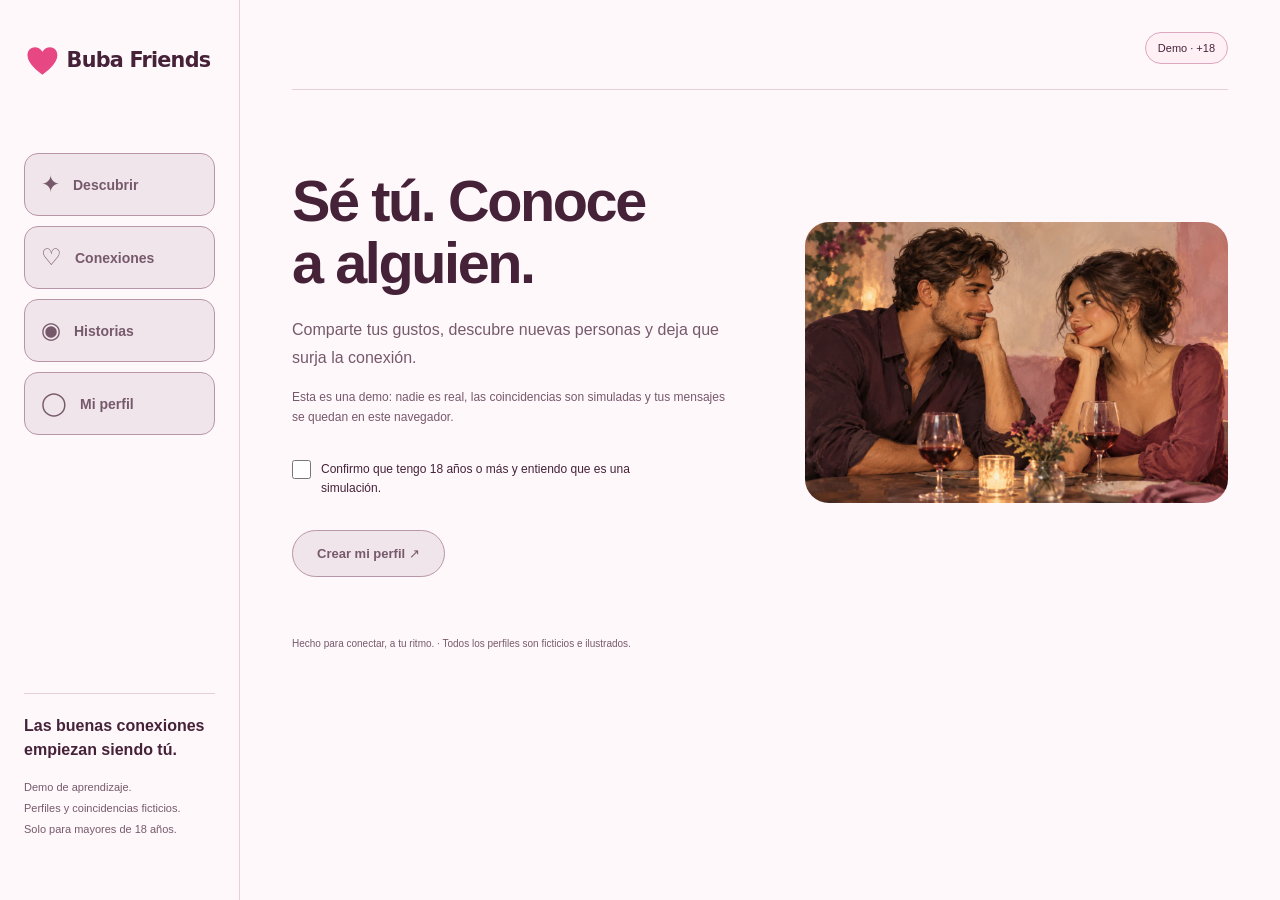
==== commit 2612c6ea: "Crear perfil guiado y galería local de seis fotos con vista previa" ====
--- a/docs/index.html
+++ b/docs/index.html
@@ -1,2 +1,2 @@
 <!doctype html>
-<html lang="es"><head><meta charset="UTF-8"><meta name="viewport" content="width=device-width,initial-scale=1,viewport-fit=cover"><meta name="theme-color" content="#FFF8FB"><link rel="icon" type="image/svg+xml" href="codificacion/assets/logo-heart.svg"><link rel="icon" type="image/png" sizes="32x32" href="codificacion/assets/favicon-32.png"><link rel="apple-touch-icon" sizes="180x180" href="codificacion/assets/apple-touch-icon.png"><link rel="manifest" href="./manifest.webmanifest"><meta name="apple-mobile-web-app-capable" content="yes"><meta name="apple-mobile-web-app-status-bar-style" content="default"><meta name="apple-mobile-web-app-title" content="Buba Friends"><meta name="description" content="Demo de Buba Friends: perfiles ilustrados, coincidencias simuladas y conversaciones locales."><title>Buba Friends · Conecta a tu ritmo</title><link rel="stylesheet" href="codificacion/styles.css?v=20261030-3"><script src="codificacion/stories.js?v=20261030-1" defer></script><script src="codificacion/profile-photo.js?v=20261029-4" defer></script><script src="codificacion/app.js?v=20261029-8" defer></script><script src="codificacion/collections-ui.js?v=20261030-1" defer></script><script src="codificacion/stories-ui.js?v=20261030-1" defer></script></head><body><div id="app"></div><noscript>Activa JavaScript para probar Buba Friends.</noscript></body></html>
+<html lang="es"><head><meta charset="UTF-8"><meta name="viewport" content="width=device-width,initial-scale=1,viewport-fit=cover"><meta name="theme-color" content="#FFF8FB"><link rel="icon" type="image/svg+xml" href="codificacion/assets/logo-heart.svg"><link rel="icon" type="image/png" sizes="32x32" href="codificacion/assets/favicon-32.png"><link rel="apple-touch-icon" sizes="180x180" href="codificacion/assets/apple-touch-icon.png"><link rel="manifest" href="./manifest.webmanifest"><meta name="apple-mobile-web-app-capable" content="yes"><meta name="apple-mobile-web-app-status-bar-style" content="default"><meta name="apple-mobile-web-app-title" content="Buba Friends"><meta name="description" content="Demo de Buba Friends: perfiles ilustrados, coincidencias simuladas y conversaciones locales."><title>Buba Friends · Conecta a tu ritmo</title><link rel="stylesheet" href="codificacion/styles.css?v=20261030-4"><script src="codificacion/stories.js?v=20261030-4" defer></script><script src="codificacion/profile-photo.js?v=20261030-4" defer></script><script src="codificacion/app.js?v=20261030-4" defer></script><script src="codificacion/collections-ui.js?v=20261030-4" defer></script><script src="codificacion/stories-ui.js?v=20261030-4" defer></script></head><body><div id="app"></div><noscript>Activa JavaScript para probar Buba Friends.</noscript></body></html>
--- a/docs/codificacion/styles.css
+++ b/docs/codificacion/styles.css
@@ -275,3 +275,19 @@
 :is(.stories-section,.featured-section) .story-circle>.profile-photo-avatar{position:absolute;inset:0;display:block;width:100%;height:100%;min-width:0;min-height:0;max-width:none;max-height:none;aspect-ratio:1;border:0;border-radius:50%;overflow:hidden;margin:0;padding:0}
 :is(.stories-section,.featured-section) .story-circle>.profile-photo-avatar>img{display:block;width:100%;height:100%;max-width:none;max-height:none;aspect-ratio:1;object-fit:cover;border-radius:50%;margin:0;padding:0}
 :is(.stories-section,.featured-section) .story-circle>svg{position:absolute;inset:0;width:100%;height:100%;aspect-ratio:1}
+
+/* Perfil personal: controles de galería y formulario guiado. */
+.personal-gallery{display:grid;grid-template-columns:repeat(3,minmax(0,1fr));gap:12px;margin:16px 0}
+.photo-slot{border:1px solid #e9c7d6;border-radius:16px;padding:10px;min-width:0;background:#fff8fb;overflow:hidden}
+.photo-slot img,.personal-gallery figure img{display:block;width:100%;aspect-ratio:1;object-fit:cover;border-radius:10px}
+.photo-slot .text-btn{min-height:44px;padding:8px;white-space:normal}
+.photo-empty{min-height:150px;font:inherit;color:var(--plum,#54263b);cursor:pointer}
+.personal-form{max-width:760px}.personal-form section{padding:16px 0;border-bottom:1px solid #eddce4}.personal-form section[hidden]{display:none}
+.personal-form h2{font-size:1.35rem}.personal-form progress{width:100%;accent-color:#d82f75}
+.personal-form input,.personal-form select,.personal-form textarea{font-size:16px;max-width:100%;scroll-margin:90px}
+.own-gallery img{display:block;width:100%;max-height:50vh;aspect-ratio:1;object-fit:contain;border-radius:16px;background:#fff8fb}
+.shared-interests{border-radius:12px;padding:12px;background:#fce6ef}
+@media(max-width:600px){.personal-gallery{grid-template-columns:repeat(2,minmax(0,1fr))}.personal-form .panel-actions{display:flex;flex-wrap:wrap;gap:8px}.personal-form{padding-bottom:36px}.photo-slot .text-btn{font-size:14px}}
+.profile-layout[hidden]{display:none}
+.photo-dialog #photo-canvas{border-radius:14px}
+.personal-form select:focus-visible{outline:2px solid var(--accent);outline-offset:4px}
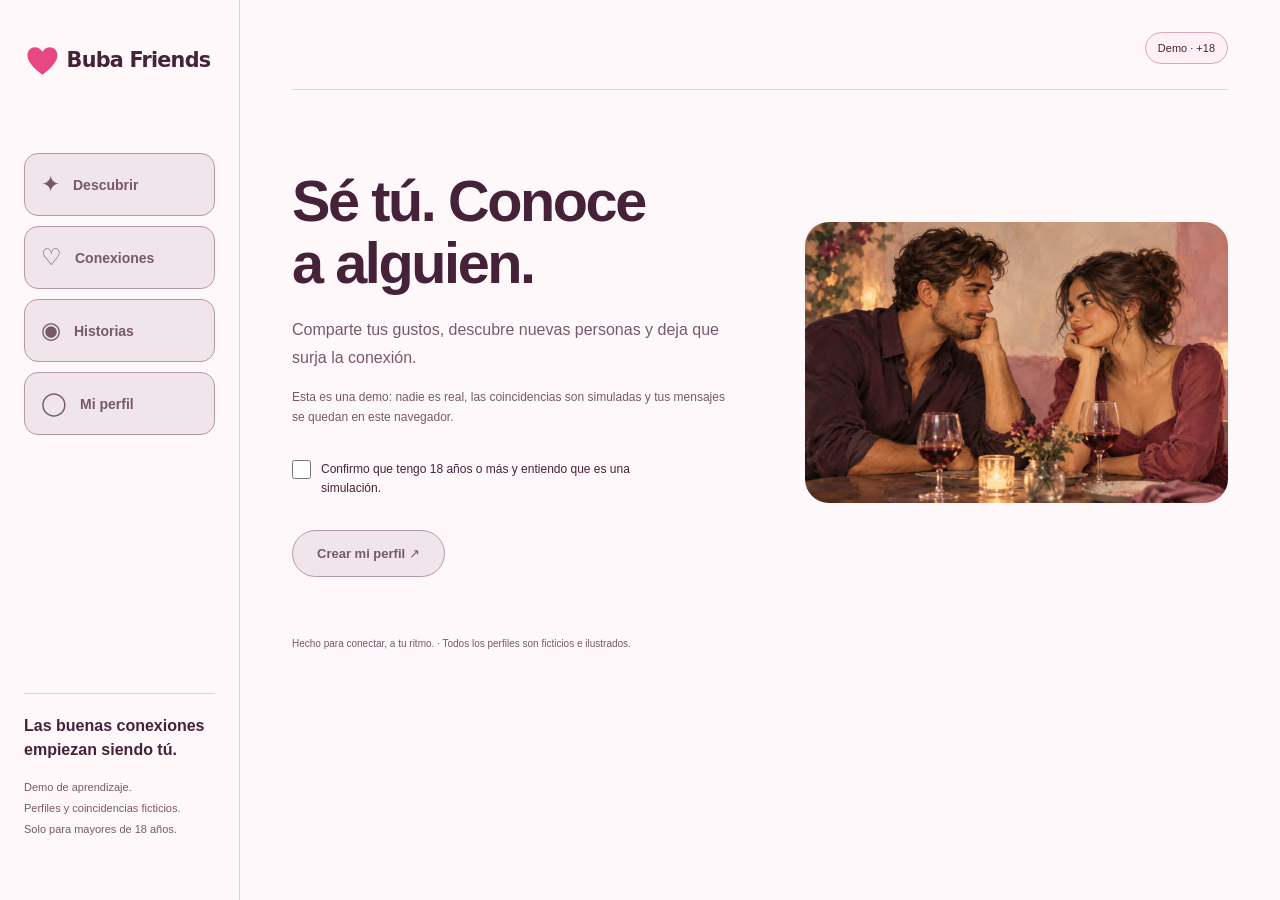
==== commit c89fb772: "Preparar candidata conjunta, compactar compositor y documentar validación" ====
--- a/docs/index.html
+++ b/docs/index.html
@@ -1,2 +1,2 @@
 <!doctype html>
-<html lang="es"><head><meta charset="UTF-8"><meta name="viewport" content="width=device-width,initial-scale=1,viewport-fit=cover"><meta name="theme-color" content="#FFF8FB"><link rel="icon" type="image/svg+xml" href="codificacion/assets/logo-heart.svg"><link rel="icon" type="image/png" sizes="32x32" href="codificacion/assets/favicon-32.png"><link rel="apple-touch-icon" sizes="180x180" href="codificacion/assets/apple-touch-icon.png"><link rel="manifest" href="./manifest.webmanifest"><meta name="apple-mobile-web-app-capable" content="yes"><meta name="apple-mobile-web-app-status-bar-style" content="default"><meta name="apple-mobile-web-app-title" content="Buba Friends"><meta name="description" content="Demo de Buba Friends: perfiles ilustrados, coincidencias simuladas y conversaciones locales."><title>Buba Friends · Conecta a tu ritmo</title><link rel="stylesheet" href="codificacion/styles.css?v=20261030-4"><script src="codificacion/stories.js?v=20261030-4" defer></script><script src="codificacion/profile-photo.js?v=20261030-4" defer></script><script src="codificacion/app.js?v=20261030-4" defer></script><script src="codificacion/collections-ui.js?v=20261030-4" defer></script><script src="codificacion/stories-ui.js?v=20261030-4" defer></script></head><body><div id="app"></div><noscript>Activa JavaScript para probar Buba Friends.</noscript></body></html>
+<html lang="es"><head><meta charset="UTF-8"><meta name="viewport" content="width=device-width,initial-scale=1,viewport-fit=cover"><meta name="theme-color" content="#FFF8FB"><link rel="icon" type="image/svg+xml" href="codificacion/assets/logo-heart.svg"><link rel="icon" type="image/png" sizes="32x32" href="codificacion/assets/favicon-32.png"><link rel="apple-touch-icon" sizes="180x180" href="codificacion/assets/apple-touch-icon.png"><link rel="manifest" href="./manifest.webmanifest"><meta name="apple-mobile-web-app-capable" content="yes"><meta name="apple-mobile-web-app-status-bar-style" content="default"><meta name="apple-mobile-web-app-title" content="Buba Friends"><meta name="description" content="Demo de Buba Friends: perfiles ilustrados, coincidencias simuladas y conversaciones locales."><title>Buba Friends · Conecta a tu ritmo</title><link rel="stylesheet" href="codificacion/styles.css?v=20261030-5"><script src="codificacion/stories.js?v=20261030-5" defer></script><script src="codificacion/profile-photo.js?v=20261030-5" defer></script><script src="codificacion/app.js?v=20261030-5" defer></script><script src="codificacion/collections-ui.js?v=20261030-5" defer></script><script src="codificacion/stories-ui.js?v=20261030-5" defer></script></head><body><div id="app"></div><noscript>Activa JavaScript para probar Buba Friends.</noscript></body></html>
--- a/docs/codificacion/styles.css
+++ b/docs/codificacion/styles.css
@@ -291,3 +291,34 @@
 .profile-layout[hidden]{display:none}
 .photo-dialog #photo-canvas{border-radius:14px}
 .personal-form select:focus-visible{outline:2px solid var(--accent);outline-offset:4px}
+
+/* Conversaciones locales: ámbito propio, sin cambiar Descubrir. */
+.connection-search{display:block;max-width:780px;font-size:14px;font-weight:650}
+.connection-search input{display:block;width:100%;min-height:46px;padding:12px 16px;margin-top:8px;border:1px solid #a47c90;border-radius:16px;background:#fff;font-size:16px}
+.connection-tabs{display:flex;flex-wrap:wrap;gap:10px;margin:18px 0}.conversation-summary{min-width:0;display:block;flex:1;overflow-wrap:anywhere}.conversation-summary small{white-space:normal}.conversation-summary time{display:block;font-size:11px;color:var(--muted);margin-top:5px}
+.chat{display:grid;grid-template-rows:auto minmax(0,1fr) auto;height:min(780px,calc(100dvh - 160px));min-height:420px;margin-top:20px}
+.chat-head{min-width:0;gap:8px;padding:12px;background:#fff8fb}.chat-head button{font-size:14px;flex-shrink:0;padding:8px}.chat-head .chat-person{display:flex;align-items:center;gap:10px;text-align:left;min-width:0;flex:1;padding:0}.chat-person span{min-width:0;overflow-wrap:anywhere}.chat-person strong{display:block;font-size:17px}.chat-person small{display:block;font-size:10px;color:var(--muted);line-height:1.4}.chat-person .avatar{width:44px;height:44px;min-width:44px;object-fit:cover}
+.chat .messages{min-height:0;max-height:none;overflow-y:auto;overscroll-behavior:contain;overflow-anchor:none;scroll-padding:18px;touch-action:pan-y pinch-zoom}
+.message-day{align-self:center;font-size:11px;color:var(--muted);text-align:center;margin:8px 0;flex-shrink:0}.chat .bubble{flex-shrink:0;white-space:normal;max-width:88%;scroll-margin-block:20px}.message-text{white-space:pre-wrap;overflow-wrap:anywhere;margin:4px 0}.bubble time{font-size:10px;display:block;text-align:right;opacity:.9}.message-actions summary{cursor:pointer;font-size:11px;min-height:30px;padding:8px 0}.message-actions .text-btn{font-size:12px;min-height:44px;color:inherit;padding:8px;text-decoration:underline}.message-actions[open]{border-top:1px solid currentColor;margin-top:8px}.message-quote{display:block;width:100%;text-align:left;padding:10px;border-left:3px solid currentColor;border-radius:8px;background:#ffffff30;color:inherit;font-size:12px;overflow-wrap:anywhere;white-space:pre-wrap;margin:6px 0}.chat .bubble:focus-visible{outline:3px solid var(--accent);outline-offset:3px}
+.chat-compose{min-width:0;background:white;border-top:1px solid var(--line);max-height:55%;overflow-y:auto}.chat .send{border:0;align-items:flex-end;padding:10px}.send textarea{resize:none;flex:1;min-width:0;width:100%;min-height:46px;max-height:136px;overflow-y:auto;border:1px solid #a47c90;border-radius:18px;padding:11px 13px;font-size:16px;line-height:1.4;background:white;color:var(--ink)}.chat-local-note{font-size:10px;color:var(--muted);margin:0;padding:0 12px 8px;line-height:1.4}.chat #chat-error{padding-inline:12px}.chat .suggestions{display:block;padding:8px 12px;font-size:12px}.chat .suggestions[open]{max-height:130px;overflow-y:auto}.chat .suggestion{display:block;max-width:100%;white-space:normal;text-align:left}.reply-preview{display:flex;align-items:center;gap:10px;padding:9px 12px;background:#fff0f5;border-left:3px solid var(--accent)}.reply-preview span{min-width:0;flex:1;overflow-wrap:anywhere}.reply-preview strong,.reply-preview small{display:block;font-size:11px}.reply-preview button{min-height:44px;min-width:44px}.chat-menu{display:grid;gap:12px}.chat-empty{font-size:14px;color:var(--muted);line-height:1.7}.chat #chat-jump{min-height:44px;width:100%;background:#fff0f5}.chat #chat-jump[hidden]{display:none}
+.chat button:focus-visible,.connection-tabs button:focus-visible,.connection-search input:focus-visible,.send textarea:focus-visible{outline:3px solid #ac245f;outline-offset:3px}
+@media(max-width:600px){
+ html.chat-screen,body.chat-screen{overflow:hidden;overscroll-behavior:none}
+ body.chat-screen .layout{position:fixed;top:var(--chat-top,0px);left:0;right:0;height:var(--chat-height,100dvh);min-height:0;display:block;overflow:hidden;background:var(--background)}
+ body.chat-screen .sidebar,body.chat-screen .topbar,body.chat-screen .footer{display:none}
+ body.chat-screen .main{padding:0;height:100%;min-height:0;overflow:hidden}
+ body.chat-screen .chat{height:100%;min-height:0;max-width:none;width:100%;margin:0;border:0;border-radius:0}
+ body.chat-screen .chat-head{padding:calc(8px + env(safe-area-inset-top,0px)) 8px 8px}
+ body.chat-screen .chat-compose{padding-bottom:env(safe-area-inset-bottom,0px)}
+ body.chat-screen .chat .messages{padding:12px;gap:10px}
+ body.chat-screen .chat-person .avatar{width:38px;height:38px;min-width:38px}
+ body.chat-screen .chat-head button{padding:6px;min-height:44px}
+ body.chat-screen .chat .send .btn{padding-inline:12px;min-height:46px}
+}
+.chat .messages{position:relative}.message-actions summary{min-height:44px}.message-actions summary:focus-visible{outline:2px solid currentColor;outline-offset:2px}
+#copy-message-text{display:block;width:100%;min-height:120px;max-height:45dvh;font-size:16px;overflow-wrap:anywhere}
+/* El compositor completo permanece visible; se compacta con poca altura útil. */
+.chat-compose{max-height:none;overflow:visible}
+.reply-preview small{display:-webkit-box;-webkit-line-clamp:2;-webkit-box-orient:vertical;overflow:hidden}
+.chat-tight .chat-local-note,.chat-tight .suggestions{display:none}
+.chat-tight .reply-preview{padding-block:6px}
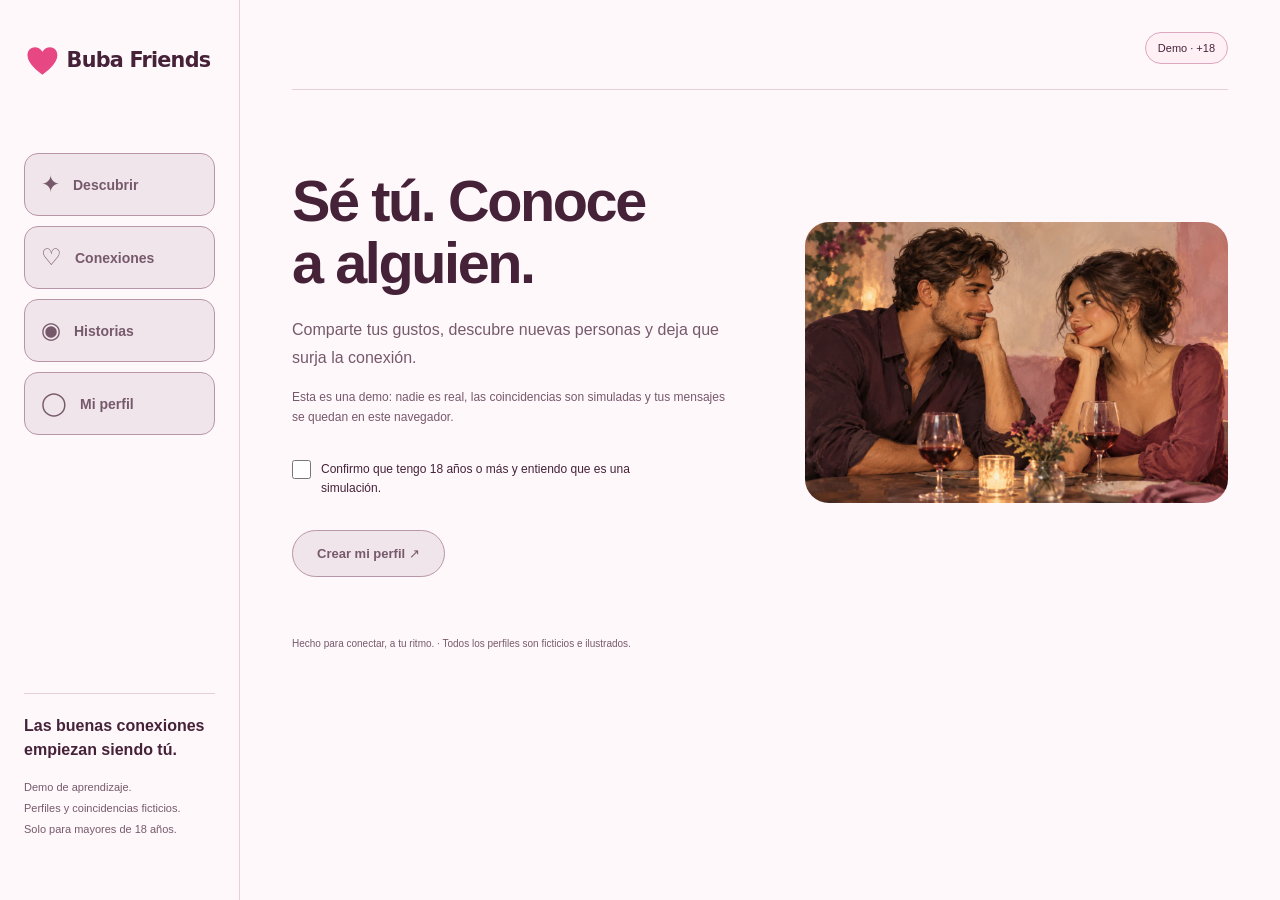
==== commit fbc832ee: "Añadir portadas visuales locales y archivo por gesto en conversaciones" ====
--- a/docs/index.html
+++ b/docs/index.html
@@ -1,2 +1,2 @@
 <!doctype html>
-<html lang="es"><head><meta charset="UTF-8"><meta name="viewport" content="width=device-width,initial-scale=1,viewport-fit=cover"><meta name="theme-color" content="#FFF8FB"><link rel="icon" type="image/svg+xml" href="codificacion/assets/logo-heart.svg"><link rel="icon" type="image/png" sizes="32x32" href="codificacion/assets/favicon-32.png"><link rel="apple-touch-icon" sizes="180x180" href="codificacion/assets/apple-touch-icon.png"><link rel="manifest" href="./manifest.webmanifest"><meta name="apple-mobile-web-app-capable" content="yes"><meta name="apple-mobile-web-app-status-bar-style" content="default"><meta name="apple-mobile-web-app-title" content="Buba Friends"><meta name="description" content="Demo de Buba Friends: perfiles ilustrados, coincidencias simuladas y conversaciones locales."><title>Buba Friends · Conecta a tu ritmo</title><link rel="stylesheet" href="codificacion/styles.css?v=20261030-5"><script src="codificacion/stories.js?v=20261030-5" defer></script><script src="codificacion/profile-photo.js?v=20261030-5" defer></script><script src="codificacion/app.js?v=20261030-5" defer></script><script src="codificacion/collections-ui.js?v=20261030-5" defer></script><script src="codificacion/stories-ui.js?v=20261030-5" defer></script></head><body><div id="app"></div><noscript>Activa JavaScript para probar Buba Friends.</noscript></body></html>
+<html lang="es"><head><meta charset="UTF-8"><meta name="viewport" content="width=device-width,initial-scale=1,viewport-fit=cover"><meta name="theme-color" content="#FFF8FB"><link rel="icon" type="image/svg+xml" href="codificacion/assets/logo-heart.svg"><link rel="icon" type="image/png" sizes="32x32" href="codificacion/assets/favicon-32.png"><link rel="apple-touch-icon" sizes="180x180" href="codificacion/assets/apple-touch-icon.png"><link rel="manifest" href="./manifest.webmanifest"><meta name="apple-mobile-web-app-capable" content="yes"><meta name="apple-mobile-web-app-status-bar-style" content="default"><meta name="apple-mobile-web-app-title" content="Buba Friends"><meta name="description" content="Demo de Buba Friends: perfiles ilustrados, coincidencias simuladas y conversaciones locales."><title>Buba Friends · Conecta a tu ritmo</title><link rel="stylesheet" href="codificacion/styles.css?v=20261031-1"><script src="codificacion/stories.js?v=20261031-1" defer></script><script src="codificacion/profile-photo.js?v=20261031-1" defer></script><script src="codificacion/conversation-swipe.js?v=20261031-1" defer></script><script src="codificacion/app.js?v=20261031-1" defer></script><script src="codificacion/collection-cover.js?v=20261031-1" defer></script><script src="codificacion/collections-ui.js?v=20261031-1" defer></script><script src="codificacion/stories-ui.js?v=20261031-1" defer></script></head><body><div id="app"></div><noscript>Activa JavaScript para probar Buba Friends.</noscript></body></html>
--- a/docs/codificacion/styles.css
+++ b/docs/codificacion/styles.css
@@ -322,3 +322,27 @@
 .reply-preview small{display:-webkit-box;-webkit-line-clamp:2;-webkit-box-orient:vertical;overflow:hidden}
 .chat-tight .chat-local-note,.chat-tight .suggestions{display:none}
 .chat-tight .reply-preview{padding-block:6px}
+
+/* Portadas visuales: círculo de dimensiones fijas, recorte interior sin deformación. */
+.collection-cover-circle{position:relative;width:112px;height:112px;min-width:112px;min-height:112px;max-width:112px;max-height:112px;aspect-ratio:1;flex:none;border:3px solid var(--accent);border-radius:50%;overflow:hidden;display:grid;place-items:center;background:#fff0f5;margin:12px 0}
+.collection-cover-circle>img,.collection-cover-circle>canvas{position:absolute;inset:0;display:block;width:100%;height:100%;object-fit:cover;aspect-ratio:1}
+.collection-cover-circle>[hidden]{display:none}
+.cover-thumbnails{display:grid;grid-template-columns:repeat(3,minmax(0,1fr));gap:10px;margin:12px 0}
+.cover-choice{min-width:0;background:#fff8fb;border:2px solid var(--line);border-radius:12px;padding:7px;overflow:hidden}
+.cover-choice[aria-pressed=true]{border-color:#b72565;background:#fbe1eb}
+.cover-choice img{display:block;width:100%;aspect-ratio:1;object-fit:cover;border-radius:7px}
+.cover-choice span{display:block;font-size:11px;overflow-wrap:anywhere;margin-top:5px}
+.collection-cover-editor input[type=range]{display:block;width:100%;min-height:44px;accent-color:#b72565}
+.collection-cover-editor button{min-height:44px}.collection-cover-editor label{display:block;margin-block:10px;font-size:14px}
+.collection-cover-editor [hidden]{display:none}
+/* Archivo por gesto: solo las filas de conversaciones, scroll vertical nativo. */
+.conversation-swipe{position:relative;overflow:hidden;isolation:isolate;border-radius:16px;background:#fbe1eb}
+.conversation-swipe .match-row{position:relative;z-index:1;width:100%;margin:0;transform:translateX(0);transition:transform .18s ease;touch-action:pan-y pinch-zoom;user-select:none;-webkit-user-select:none;-webkit-touch-callout:none}
+.conversation-swipe .match-row img{pointer-events:none;-webkit-user-drag:none}
+.conversation-swipe .match-row.row-dragging{transition:none}
+.row-archive-action{position:absolute;inset:0 0 0 auto;width:112px;background:#88204d;color:white;font-size:13px;font-weight:700;min-height:44px;z-index:0;visibility:hidden}
+.conversation-swipe.swipe-open .row-archive-action{visibility:visible}
+.row-archive-action:focus-visible{outline:3px solid #fff;outline-offset:-6px}
+@media(prefers-reduced-motion:reduce){.conversation-swipe .match-row{transition:none}}
+@media(max-width:380px){.cover-thumbnails{grid-template-columns:repeat(2,minmax(0,1fr))}}
+.conversation-swipe.swipe-dragging .row-archive-action{visibility:visible}
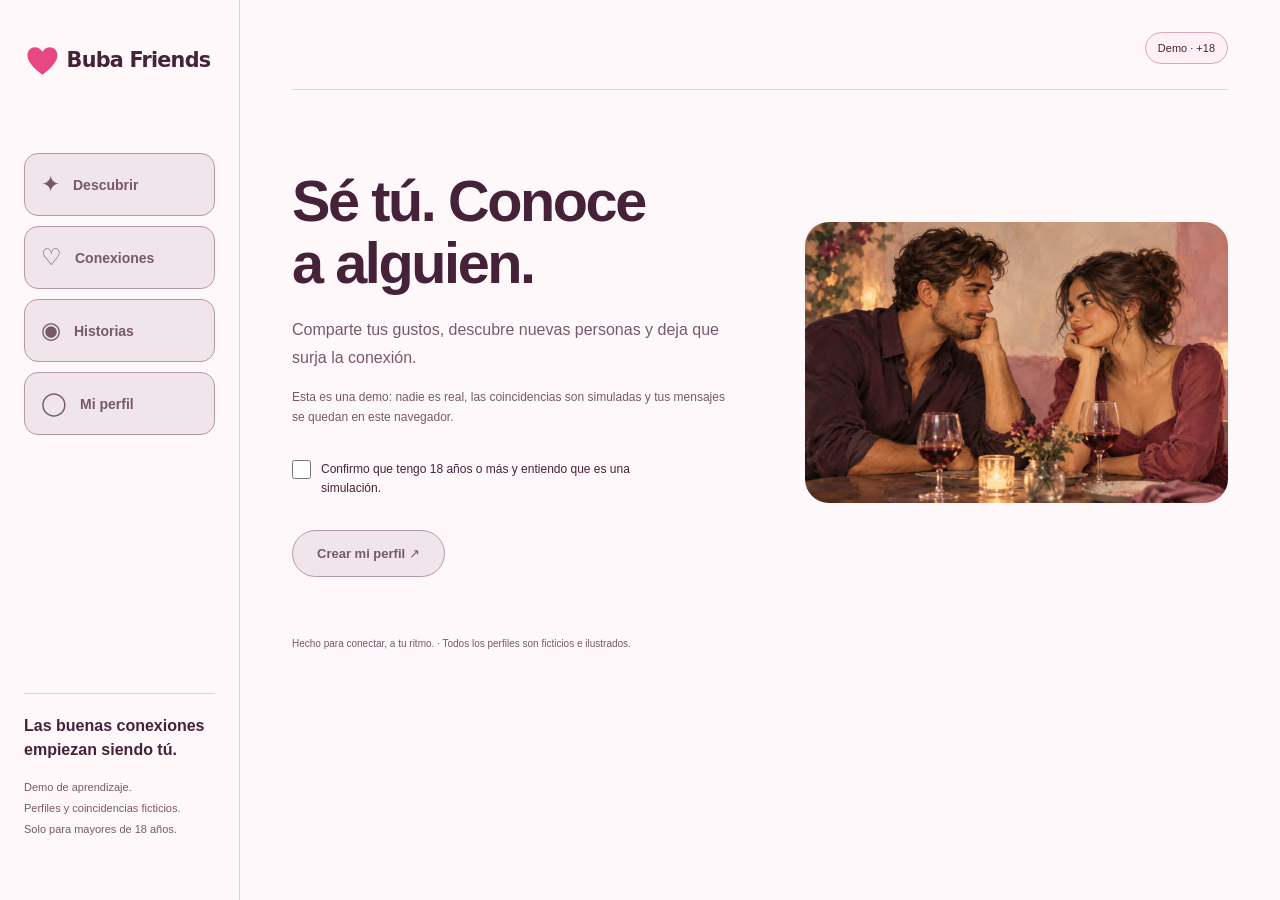
==== commit 9faf357f: "Añadir Explorar, filtros múltiples, afinidades y Guardados privados" ====
--- a/docs/index.html
+++ b/docs/index.html
@@ -1,2 +1,2 @@
 <!doctype html>
-<html lang="es"><head><meta charset="UTF-8"><meta name="viewport" content="width=device-width,initial-scale=1,viewport-fit=cover"><meta name="theme-color" content="#FFF8FB"><link rel="icon" type="image/svg+xml" href="codificacion/assets/logo-heart.svg"><link rel="icon" type="image/png" sizes="32x32" href="codificacion/assets/favicon-32.png"><link rel="apple-touch-icon" sizes="180x180" href="codificacion/assets/apple-touch-icon.png"><link rel="manifest" href="./manifest.webmanifest"><meta name="apple-mobile-web-app-capable" content="yes"><meta name="apple-mobile-web-app-status-bar-style" content="default"><meta name="apple-mobile-web-app-title" content="Buba Friends"><meta name="description" content="Demo de Buba Friends: perfiles ilustrados, coincidencias simuladas y conversaciones locales."><title>Buba Friends · Conecta a tu ritmo</title><link rel="stylesheet" href="codificacion/styles.css?v=20261031-1"><script src="codificacion/stories.js?v=20261031-1" defer></script><script src="codificacion/profile-photo.js?v=20261031-1" defer></script><script src="codificacion/conversation-swipe.js?v=20261031-1" defer></script><script src="codificacion/app.js?v=20261031-1" defer></script><script src="codificacion/collection-cover.js?v=20261031-1" defer></script><script src="codificacion/collections-ui.js?v=20261031-1" defer></script><script src="codificacion/stories-ui.js?v=20261031-1" defer></script></head><body><div id="app"></div><noscript>Activa JavaScript para probar Buba Friends.</noscript></body></html>
+<html lang="es"><head><meta charset="UTF-8"><meta name="viewport" content="width=device-width,initial-scale=1,viewport-fit=cover"><meta name="theme-color" content="#FFF8FB"><link rel="icon" type="image/svg+xml" href="codificacion/assets/logo-heart.svg"><link rel="icon" type="image/png" sizes="32x32" href="codificacion/assets/favicon-32.png"><link rel="apple-touch-icon" sizes="180x180" href="codificacion/assets/apple-touch-icon.png"><link rel="manifest" href="./manifest.webmanifest"><meta name="apple-mobile-web-app-capable" content="yes"><meta name="apple-mobile-web-app-status-bar-style" content="default"><meta name="apple-mobile-web-app-title" content="Buba Friends"><meta name="description" content="Demo de Buba Friends: perfiles ilustrados, coincidencias simuladas y conversaciones locales."><title>Buba Friends · Conecta a tu ritmo</title><link rel="stylesheet" href="codificacion/styles.css?v=20261031-2"><script src="codificacion/stories.js?v=20261031-2" defer></script><script src="codificacion/profile-photo.js?v=20261031-2" defer></script><script src="codificacion/conversation-swipe.js?v=20261031-2" defer></script><script src="codificacion/discovery.js?v=20261031-2" defer></script><script src="codificacion/app.js?v=20261031-2" defer></script><script src="codificacion/collection-cover.js?v=20261031-2" defer></script><script src="codificacion/collections-ui.js?v=20261031-2" defer></script><script src="codificacion/stories-ui.js?v=20261031-2" defer></script></head><body><div id="app"></div><noscript>Activa JavaScript para probar Buba Friends.</noscript></body></html>
--- a/docs/codificacion/styles.css
+++ b/docs/codificacion/styles.css
@@ -346,3 +346,22 @@
 @media(prefers-reduced-motion:reduce){.conversation-swipe .match-row{transition:none}}
 @media(max-width:380px){.cover-thumbnails{grid-template-columns:repeat(2,minmax(0,1fr))}}
 .conversation-swipe.swipe-dragging .row-archive-action{visibility:visible}
+
+/* Descubrimiento local: controles compactos y cuadrícula en flujo vertical. */
+.discovery-tools{display:flex;flex-wrap:wrap;align-items:center;gap:6px;margin-bottom:10px}
+.discovery-tools .text-btn{min-height:44px;padding:8px 10px;border-radius:14px;font-size:13px}
+.discovery-tools [aria-pressed=true]{background:#fbe1eb;color:#8f2452;font-weight:750}
+.discovery-order{margin-left:auto;min-width:0}.discovery-order select{max-width:100%;min-height:44px;background:white;border:1px solid #a47c90;border-radius:12px;padding:7px;font-size:14px}
+.filter-chips{display:flex;flex-wrap:wrap;gap:6px;margin:6px 0}.filter-chips button{min-height:38px;text-align:left;overflow-wrap:anywhere}
+.interest-options{display:grid;grid-template-columns:repeat(2,minmax(0,1fr));gap:5px}.interest-options .filter-choice{display:flex;align-items:center;gap:7px;font-size:13px;min-height:44px}.interest-options input{flex:none;width:20px;height:20px;accent-color:#b72565}
+.explore-grid{display:grid;grid-template-columns:repeat(3,minmax(0,1fr));gap:18px;max-width:1100px;margin:18px 0 30px;touch-action:pan-y pinch-zoom}
+.explore-person{min-width:0;overflow:hidden;border:1px solid var(--line);border-radius:20px;background:white;display:flex;flex-direction:column}
+.explore-open{display:block;width:100%;padding:0;text-align:left;background:white;min-width:0}
+.explore-open img{display:block;width:100%;aspect-ratio:4/5;object-fit:contain;background:#f5e7ee}.explore-open>span{display:block;padding:12px}.explore-open strong{display:block;font-size:20px;overflow-wrap:anywhere}.explore-open small{display:block;color:var(--muted);font-size:12px;margin-top:5px}
+.explore-person>.text-btn{min-height:44px;text-align:left;padding:10px 12px;margin-top:auto}.explore-person .affinity-labels{padding:0 10px 8px}.affinity-labels{display:flex;gap:5px;flex-wrap:wrap;margin-top:7px}.affinity-labels .tag{color:var(--ink);background:#fff0f5;font-size:11px;line-height:1.4}.saved-state{padding:0 12px;font-size:12px;color:var(--muted)}
+.discovery-detail-actions{padding:15px 0;border-top:1px solid var(--line);margin-top:14px;display:flex;flex-wrap:wrap;gap:8px}.discovery-detail-actions>p{flex-basis:100%;margin:0}.discovery-detail-actions button{min-height:44px}.order-explanation{font-size:12px;line-height:1.6;color:var(--muted);max-width:760px}
+.explore-open:focus-visible,.discovery-tools button:focus-visible,.discovery-tools select:focus-visible,.explore-person>.text-btn:focus-visible,.filter-chips button:focus-visible{outline:3px solid #ac245f;outline-offset:-3px}
+@media(max-width:900px){.explore-grid{grid-template-columns:repeat(2,minmax(0,1fr))}}
+@media(max-width:600px){.explore-grid{gap:10px}.explore-open strong{font-size:17px}.discovery-tools{gap:4px}.discovery-tools .text-btn{padding:7px;font-size:12px}.discovery-order{flex-basis:100%;margin-left:0}.discovery-order select{width:100%;font-size:16px}.interest-options{grid-template-columns:1fr}}
+@media(max-width:600px){body.discover-fit .discovery-tools{display:grid;grid-template-columns:auto auto auto minmax(0,1fr);gap:2px;margin:0}body.discover-fit .discovery-tools .text-btn{font-size:11px;padding:4px;min-height:36px}body.discover-fit .discovery-order{margin:0;min-width:0}body.discover-fit .discovery-order select{font-size:11px;min-height:36px;padding:2px;width:100%}body.discover-fit .filter-chips{flex-wrap:nowrap;overflow-x:auto;max-width:100%;margin:2px 0}body.discover-fit .filter-chips button{flex:none;min-height:30px;padding:4px 7px}body.discover-fit .card-info .affinity-labels{margin-top:3px}body.discover-fit .affinity-labels .tag{font-size:10px;padding:3px 6px}}
+@media(max-width:600px){body.discover-fit .discovery-order select{font-size:16px}}
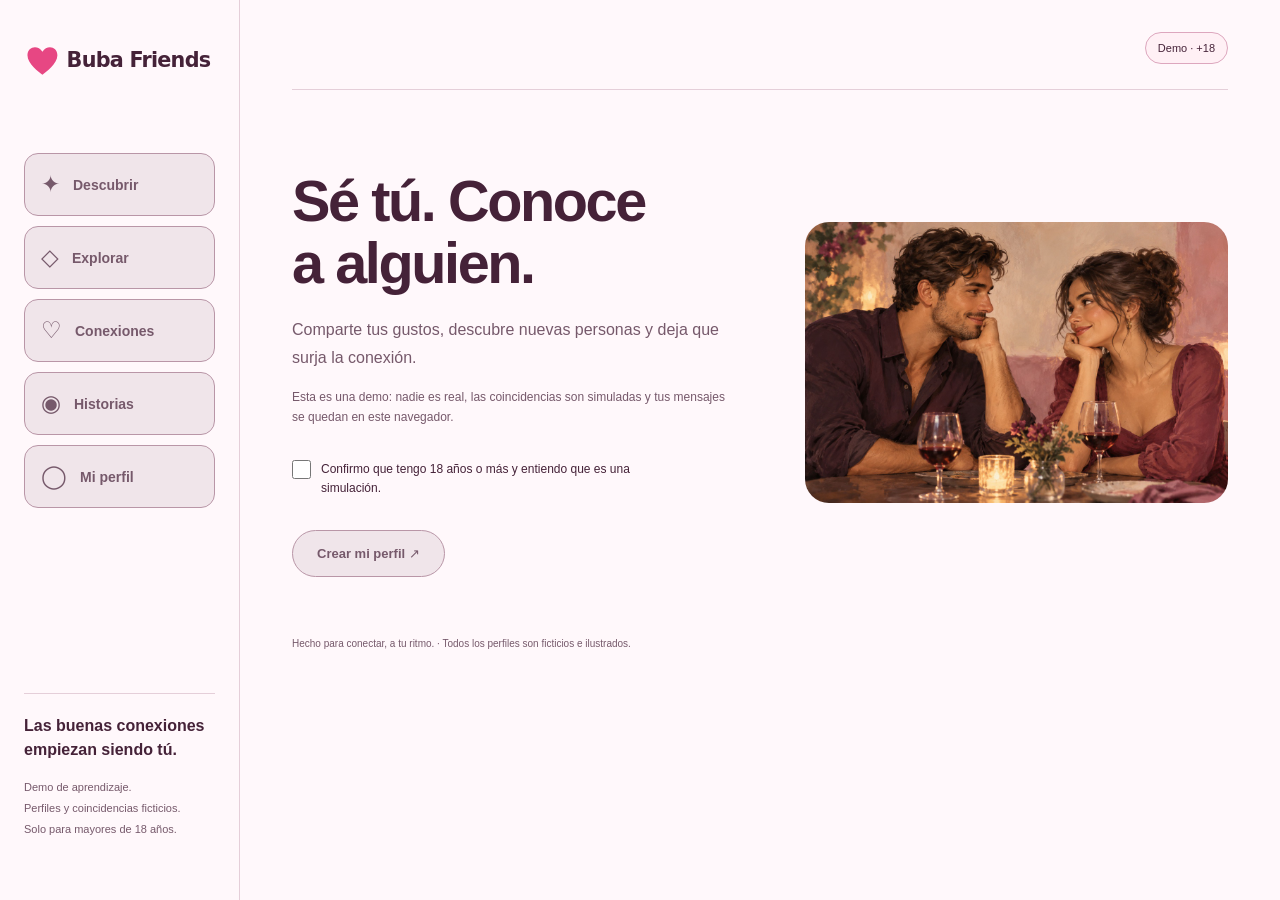
==== commit 882dd655: "Reorganizar registro, navegación y perfil con categorías visuales de Buba" ====
--- a/docs/index.html
+++ b/docs/index.html
@@ -1,2 +1,2 @@
 <!doctype html>
-<html lang="es"><head><meta charset="UTF-8"><meta name="viewport" content="width=device-width,initial-scale=1,viewport-fit=cover"><meta name="theme-color" content="#FFF8FB"><link rel="icon" type="image/svg+xml" href="codificacion/assets/logo-heart.svg"><link rel="icon" type="image/png" sizes="32x32" href="codificacion/assets/favicon-32.png"><link rel="apple-touch-icon" sizes="180x180" href="codificacion/assets/apple-touch-icon.png"><link rel="manifest" href="./manifest.webmanifest"><meta name="apple-mobile-web-app-capable" content="yes"><meta name="apple-mobile-web-app-status-bar-style" content="default"><meta name="apple-mobile-web-app-title" content="Buba Friends"><meta name="description" content="Demo de Buba Friends: perfiles ilustrados, coincidencias simuladas y conversaciones locales."><title>Buba Friends · Conecta a tu ritmo</title><link rel="stylesheet" href="codificacion/styles.css?v=20261031-2"><script src="codificacion/stories.js?v=20261031-2" defer></script><script src="codificacion/profile-photo.js?v=20261031-2" defer></script><script src="codificacion/conversation-swipe.js?v=20261031-2" defer></script><script src="codificacion/discovery.js?v=20261031-2" defer></script><script src="codificacion/app.js?v=20261031-2" defer></script><script src="codificacion/collection-cover.js?v=20261031-2" defer></script><script src="codificacion/collections-ui.js?v=20261031-2" defer></script><script src="codificacion/stories-ui.js?v=20261031-2" defer></script></head><body><div id="app"></div><noscript>Activa JavaScript para probar Buba Friends.</noscript></body></html>
+<html lang="es"><head><meta charset="UTF-8"><meta name="viewport" content="width=device-width,initial-scale=1,viewport-fit=cover"><meta name="theme-color" content="#FFF8FB"><link rel="icon" type="image/svg+xml" href="codificacion/assets/logo-heart.svg"><link rel="icon" type="image/png" sizes="32x32" href="codificacion/assets/favicon-32.png"><link rel="apple-touch-icon" sizes="180x180" href="codificacion/assets/apple-touch-icon.png"><link rel="manifest" href="./manifest.webmanifest"><meta name="apple-mobile-web-app-capable" content="yes"><meta name="apple-mobile-web-app-status-bar-style" content="default"><meta name="apple-mobile-web-app-title" content="Buba Friends"><meta name="description" content="Demo de Buba Friends: perfiles ilustrados, coincidencias simuladas y conversaciones locales."><title>Buba Friends · Conecta a tu ritmo</title><link rel="stylesheet" href="codificacion/styles.css?v=20261031-3"><script src="codificacion/stories.js?v=20261031-3" defer></script><script src="codificacion/profile-photo.js?v=20261031-3" defer></script><script src="codificacion/conversation-swipe.js?v=20261031-3" defer></script><script src="codificacion/discovery.js?v=20261031-3" defer></script><script src="codificacion/experience.js?v=20261031-3" defer></script><script src="codificacion/experience-ui.js?v=20261031-3" defer></script><script src="codificacion/app.js?v=20261031-3" defer></script><script src="codificacion/collection-cover.js?v=20261031-3" defer></script><script src="codificacion/collections-ui.js?v=20261031-3" defer></script><script src="codificacion/stories-ui.js?v=20261031-3" defer></script></head><body><div id="app"></div><noscript>Activa JavaScript para probar Buba Friends.</noscript></body></html>
--- a/docs/codificacion/styles.css
+++ b/docs/codificacion/styles.css
@@ -365,3 +365,23 @@
 @media(max-width:600px){.explore-grid{gap:10px}.explore-open strong{font-size:17px}.discovery-tools{gap:4px}.discovery-tools .text-btn{padding:7px;font-size:12px}.discovery-order{flex-basis:100%;margin-left:0}.discovery-order select{width:100%;font-size:16px}.interest-options{grid-template-columns:1fr}}
 @media(max-width:600px){body.discover-fit .discovery-tools{display:grid;grid-template-columns:auto auto auto minmax(0,1fr);gap:2px;margin:0}body.discover-fit .discovery-tools .text-btn{font-size:11px;padding:4px;min-height:36px}body.discover-fit .discovery-order{margin:0;min-width:0}body.discover-fit .discovery-order select{font-size:11px;min-height:36px;padding:2px;width:100%}body.discover-fit .filter-chips{flex-wrap:nowrap;overflow-x:auto;max-width:100%;margin:2px 0}body.discover-fit .filter-chips button{flex:none;min-height:30px;padding:4px 7px}body.discover-fit .card-info .affinity-labels{margin-top:3px}body.discover-fit .affinity-labels .tag{font-size:10px;padding:3px 6px}}
 @media(max-width:600px){body.discover-fit .discovery-order select{font-size:16px}}
+
+/* Buba: cinco destinos, jerarquía cálida y paneles por apartados. */
+@media(max-width:600px){.nav{gap:0;padding-inline:4px}.nav button{min-width:0;flex:1;padding:7px 2px;font-size:10px;line-height:1.25}.nav b{font-size:20px;margin-bottom:3px}.main{padding-bottom:100px}}
+.profile-dashboard{max-width:950px;margin:26px auto}.profile-dashboard-head{display:flex;align-items:center;gap:16px}.profile-dashboard-head>div{min-width:0;flex:1}.profile-dashboard-head h1{font-size:clamp(25px,4vw,38px);margin:0;letter-spacing:-1px;overflow-wrap:anywhere}.settings-button{width:44px;height:44px;flex:none;border-radius:50%;background:#fbe1eb;font-size:22px}.profile-dashboard-head .text-btn{min-height:44px;padding-left:0}.completion-panel{border:1px solid var(--line);border-radius:18px;background:#fff0f5;padding:16px;display:grid;gap:10px;margin:20px 0}.completion-panel small{display:block;color:var(--muted);font-size:11px;margin-top:5px}.completion-panel progress{width:100%;height:7px;accent-color:var(--accent)}
+.profile-photo-panel{margin:24px 0}.profile-photo-panel>header,.profile-questions>header{display:flex;align-items:center;justify-content:space-between;gap:10px}.profile-photo-panel h2,.profile-questions h2{font-size:20px;margin:0}.profile-photo-panel p{font-size:12px;color:var(--muted)}.dashboard-photos{display:grid;grid-template-columns:repeat(6,minmax(0,1fr));gap:9px;margin-top:12px}.dashboard-photos button{position:relative;aspect-ratio:3/4;overflow:hidden;border:1px dashed #b996a7;border-radius:14px;background:#f8e7ee;padding:0;min-width:0}.dashboard-photos img{display:block;width:100%;height:100%;object-fit:cover}.dashboard-photos span{font-size:27px;color:#a42b5c}
+.profile-block-grid{display:grid;grid-template-columns:repeat(2,minmax(0,1fr));gap:12px;margin:20px 0}.profile-block{min-width:0;background:white;border:1px solid var(--line);border-radius:18px;padding:18px;text-align:left;min-height:120px;overflow-wrap:anywhere}.profile-block-title{display:flex;align-items:center;justify-content:space-between;font-size:15px;font-weight:750;margin-bottom:12px}.profile-block-title b{font-size:21px;color:#ac245f}.profile-block>span:last-child{display:block;font-size:13px;color:var(--muted);line-height:1.6}.question-cards{display:grid;grid-template-columns:repeat(3,minmax(0,1fr));gap:12px;margin-top:12px}.question-cards button{background:#fff0f5;border:1px solid var(--line);border-radius:18px;min-height:190px;padding:17px;text-align:left;overflow-wrap:anywhere}.question-cards button>span{display:block;font-size:35px;color:var(--accent)}.question-cards strong,.question-cards small{display:block;font-size:13px;line-height:1.5}.question-cards small{margin-top:12px;font-weight:400;color:var(--muted)}.settings-options{display:grid;gap:10px}.section-editor{margin-top:20px;scroll-margin-top:16px}.profile-layout .section-editor{max-width:760px}.profile-dashboard .profile-layout{grid-template-columns:minmax(0,760px);max-width:760px}.profile-dashboard [hidden]{display:none}
+.option-pills{display:flex;flex-wrap:wrap;gap:8px}.personal-form .option-pill{position:relative;margin:0;min-height:44px;display:flex;align-items:center;gap:6px;padding:11px 14px;border:1px solid #d7b6c6;border-radius:15px;background:#fff8fb;cursor:pointer;font-size:14px;font-weight:500}.option-pill input,.intention-option input{position:absolute;opacity:0;width:1px!important;height:1px;padding:0!important;border:0!important}.option-pill:has(input:checked),.intention-option:has(input:checked){border-color:#a62c5e;background:#fbe1eb;box-shadow:inset 0 0 0 1px #a62c5e;color:#63213e}.option-pill:has(input:focus-visible),.intention-option:has(input:focus-visible){outline:3px solid #a62c5e;outline-offset:3px}.personal-form fieldset{border:0;padding:0;margin:0 0 22px;min-width:0}.personal-form legend{font-size:15px;font-weight:750;margin-bottom:10px}.personal-form .visibility-choice{display:flex;gap:9px;align-items:center;font-size:13px;min-height:44px}.visibility-choice input{width:20px!important;height:20px;flex:none;margin:0!important;accent-color:var(--accent)}
+.intention-options{display:grid;grid-template-columns:repeat(2,minmax(0,1fr));gap:10px}.personal-form .intention-option{position:relative;border:1px solid #dfbfd0;border-radius:18px;background:#fff8fb;min-height:138px;padding:17px 12px;display:flex;flex-direction:column;align-items:center;justify-content:center;text-align:center;gap:12px;margin:0;cursor:pointer}.intention-option>span{font-size:32px;color:#ba3269}.intention-option strong{font-size:14px;line-height:1.4}.interest-chips{display:flex;flex-wrap:wrap;gap:7px}.interest-chip{border:1px solid #c89caf;border-radius:20px;background:#fff8fb;padding:10px 13px;min-height:44px;font-size:13px}.interest-chip[aria-pressed=true]{background:#fbe1eb;color:#8d2350;border-color:#a62c5e}.interest-category h3{font-size:16px}.interest-category summary{font-size:12px;padding:13px 0;cursor:pointer;color:#9c2857}.interest-counter{position:sticky;top:0;z-index:1;background:white;padding:9px 0;font-size:13px;font-weight:700}.personal-form .interest-category{border:0;padding-top:8px}.identity-preference{display:grid;gap:12px}.identity-preference .option-pill{min-height:65px;font-size:17px}
+/* Registro: progreso arriba y avance en una zona inferior propia. */
+.onboarding-form{max-width:660px;margin:20px auto;padding:0;overflow:hidden;display:grid;grid-template-rows:auto minmax(0,1fr) auto;height:min(850px,calc(100dvh - 130px));min-height:400px}.onboarding-form .setup-header{display:grid;grid-template-columns:44px minmax(0,1fr) 65px;align-items:center;gap:12px;padding:12px 16px}.setup-header progress{width:100%;height:5px;accent-color:var(--accent)}.setup-back{min-height:44px;min-width:44px;font-size:34px;background:transparent;border-radius:50%}.setup-header .text-btn{font-size:13px;min-height:44px}.setup-body{min-height:0;overflow-y:auto;overscroll-behavior:contain;padding:14px 24px 24px;scroll-padding-block:16px 40px}.onboarding-form .setup-body>section{border:0;padding-top:0}.onboarding-form .setup-body h2{font-size:clamp(29px,4vw,39px);line-height:1.13;letter-spacing:-1.2px;margin:12px 0}.setup-explanation{font-size:14px;color:var(--muted);line-height:1.6;margin-bottom:24px}.setup-footer{padding:12px 24px max(12px,env(safe-area-inset-bottom));background:white;border-top:1px solid var(--line)}.setup-footer .btn{width:100%;font-size:15px;min-height:50px}.setup-footer p{font-size:10px;color:var(--muted);text-align:center;margin:8px 0 0}.setup-summary{background:#fff0f5;border-radius:22px;padding:24px;line-height:1.7}.setup-summary>strong{font-size:27px}.onboarding-form .personal-gallery{grid-template-columns:repeat(3,minmax(0,1fr));gap:8px}.onboarding-form .photo-slot{min-height:150px;padding:7px}.onboarding-form .photo-slot img{aspect-ratio:3/4;object-fit:cover}.onboarding-form .photo-slot .text-btn{font-size:10px;padding:5px;min-height:36px}.onboarding-form .photo-empty{font-size:13px;aspect-ratio:3/4}.onboarding-form .personal-gallery strong{font-size:11px}
+/* Temas con arte vectorial propio; sin fotos ni promociones de referencia. */
+.category-grid{display:grid;grid-template-columns:repeat(3,minmax(0,1fr));gap:16px;max-width:1000px;margin:24px 0}.category-card{min-width:0;min-height:240px;padding:18px;border-radius:24px;text-align:left;overflow:hidden;border:1px solid #e6c7d6;display:flex;flex-direction:column;justify-content:space-between;background:#f9e3ed;color:var(--ink)}.category-color-1{background:#f5e9d9}.category-color-2{background:#e6eee4}.category-color-3{background:#ece6f2}.category-art{position:relative;display:grid;place-items:center;height:160px;width:100%}.category-art svg{position:absolute;width:100%;height:100%;fill:#ffffff80;stroke:#b93c6c;stroke-width:2;transform:rotate(-8deg)}.category-art b{position:relative;font-size:65px;line-height:1;color:#a4295b;transform:rotate(9deg)}.category-card strong,.category-card small{display:block}.category-card strong{font-size:20px;line-height:1.2}.category-card small{font-size:11px;color:var(--muted);margin-top:8px}.explore-quick,.explore-return{display:flex;gap:10px;flex-wrap:wrap;align-items:center}.explore-return{margin-top:20px;font-size:13px}.explore-return .text-btn{min-height:44px}.sent-interests{padding:18px;background:#fff0f5;border-radius:18px}.sent-interests h2{font-size:18px}.sent-interests .text-btn{min-height:44px}
+@media(max-width:600px){body.setup-screen .sidebar,body.setup-screen .topbar,body.setup-screen .footer{display:none}html.setup-screen,body.setup-screen{overflow:hidden}body.setup-screen .layout{position:fixed;left:0;right:0;top:var(--setup-top,0px);height:var(--setup-height,100dvh);min-height:0;display:block}body.setup-screen .main{height:100%;padding:0;overflow:hidden}body.setup-screen .onboarding-form{height:100%;min-height:0;margin:0;max-width:none;border:0;border-radius:0}body.setup-screen .setup-header{padding-top:max(8px,env(safe-area-inset-top))}.setup-body{padding-inline:20px}.onboarding-form .intention-options{grid-template-columns:repeat(2,minmax(0,1fr))}.profile-dashboard{margin-top:20px}.dashboard-photos{grid-template-columns:repeat(3,minmax(0,1fr))}.question-cards{grid-template-columns:1fr}.question-cards button{min-height:130px}.profile-block{padding:14px}.category-grid{grid-template-columns:repeat(2,minmax(0,1fr));gap:10px}.category-card{min-height:210px;padding:13px}.category-card strong{font-size:17px}.category-art{height:135px}.category-art b{font-size:55px}body.discover-fit .nav button{font-size:10px;padding:6px 1px}body.discover-fit .nav b{font-size:19px}.discovery-tools{justify-content:space-between}body.discover-fit .discovery-tools{grid-template-columns:auto minmax(0,1fr)}body.discover-fit .discovery-order{text-align:right}}
+/* Foto protagonista: la información sobre el retrato, decisiones fuera de él. */
+#swipe-card>.portrait{object-fit:cover;object-position:center 25%}#swipe-card .card-info{background:linear-gradient(transparent,rgba(69,34,56,.9) 48%,rgba(69,34,56,.98));color:white}
+@media(max-width:600px){body.discover-fit #swipe-card{display:block;position:relative}body.discover-fit #swipe-card>.portrait{height:100%;min-height:160px;object-fit:cover;object-position:center 25%}body.discover-fit #swipe-card .card-info{position:absolute;bottom:0;left:0;right:0;padding:55px 16px 14px;background:linear-gradient(transparent,rgba(69,34,56,.9) 48%,rgba(69,34,56,.98));color:white}body.discover-fit #swipe-card .card-info h2{font-size:29px;color:white;margin-bottom:4px}body.discover-fit #swipe-card .profile-meta{color:#fff8fb;font-size:12px}body.discover-fit #swipe-card .card-detail{top:12px;right:12px}}
+.profile-block:focus-visible,.category-card:focus-visible,.interest-chip:focus-visible,.dashboard-photos button:focus-visible,.settings-button:focus-visible{outline:3px solid #a62c5e;outline-offset:3px}
+@media(prefers-reduced-motion:reduce){.category-card,.profile-block{transition:none}}
+
+@media(max-width:600px){.nav button,body.discover-fit .nav button{font-size:11px}}
